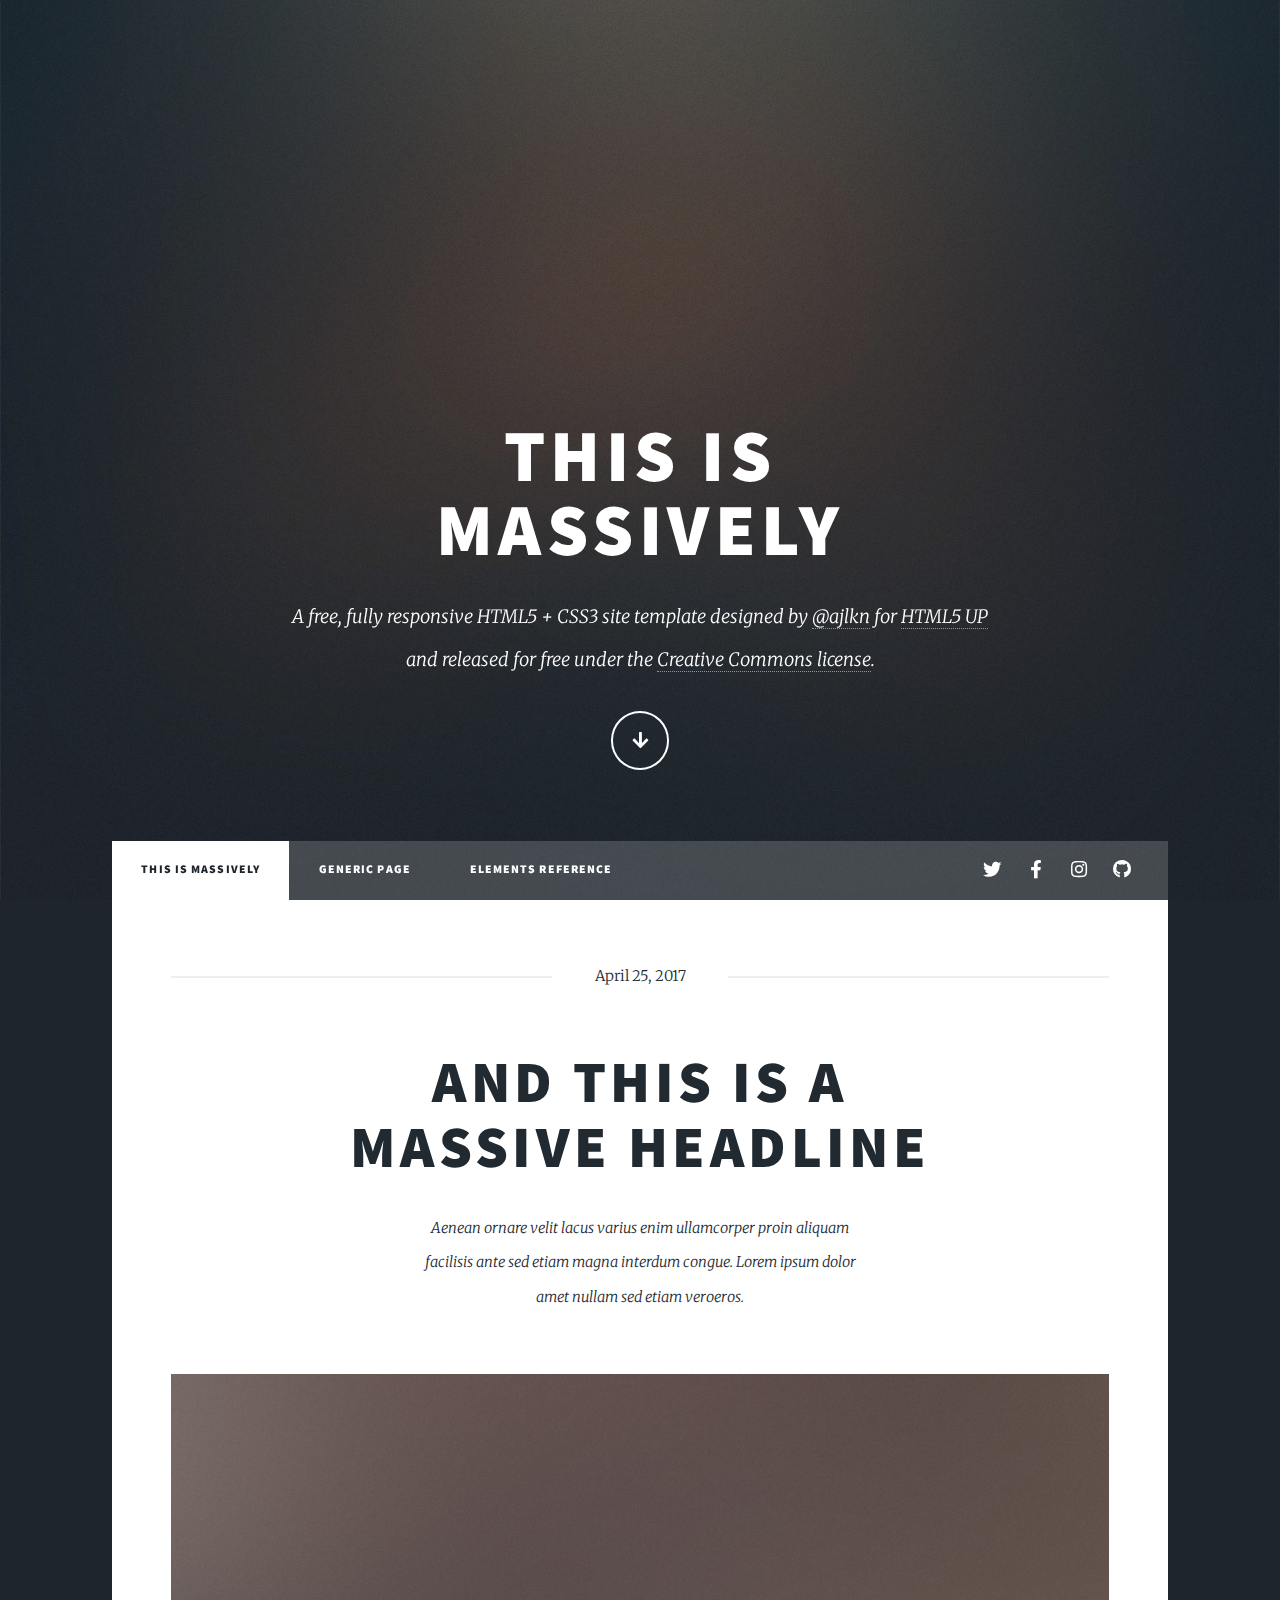
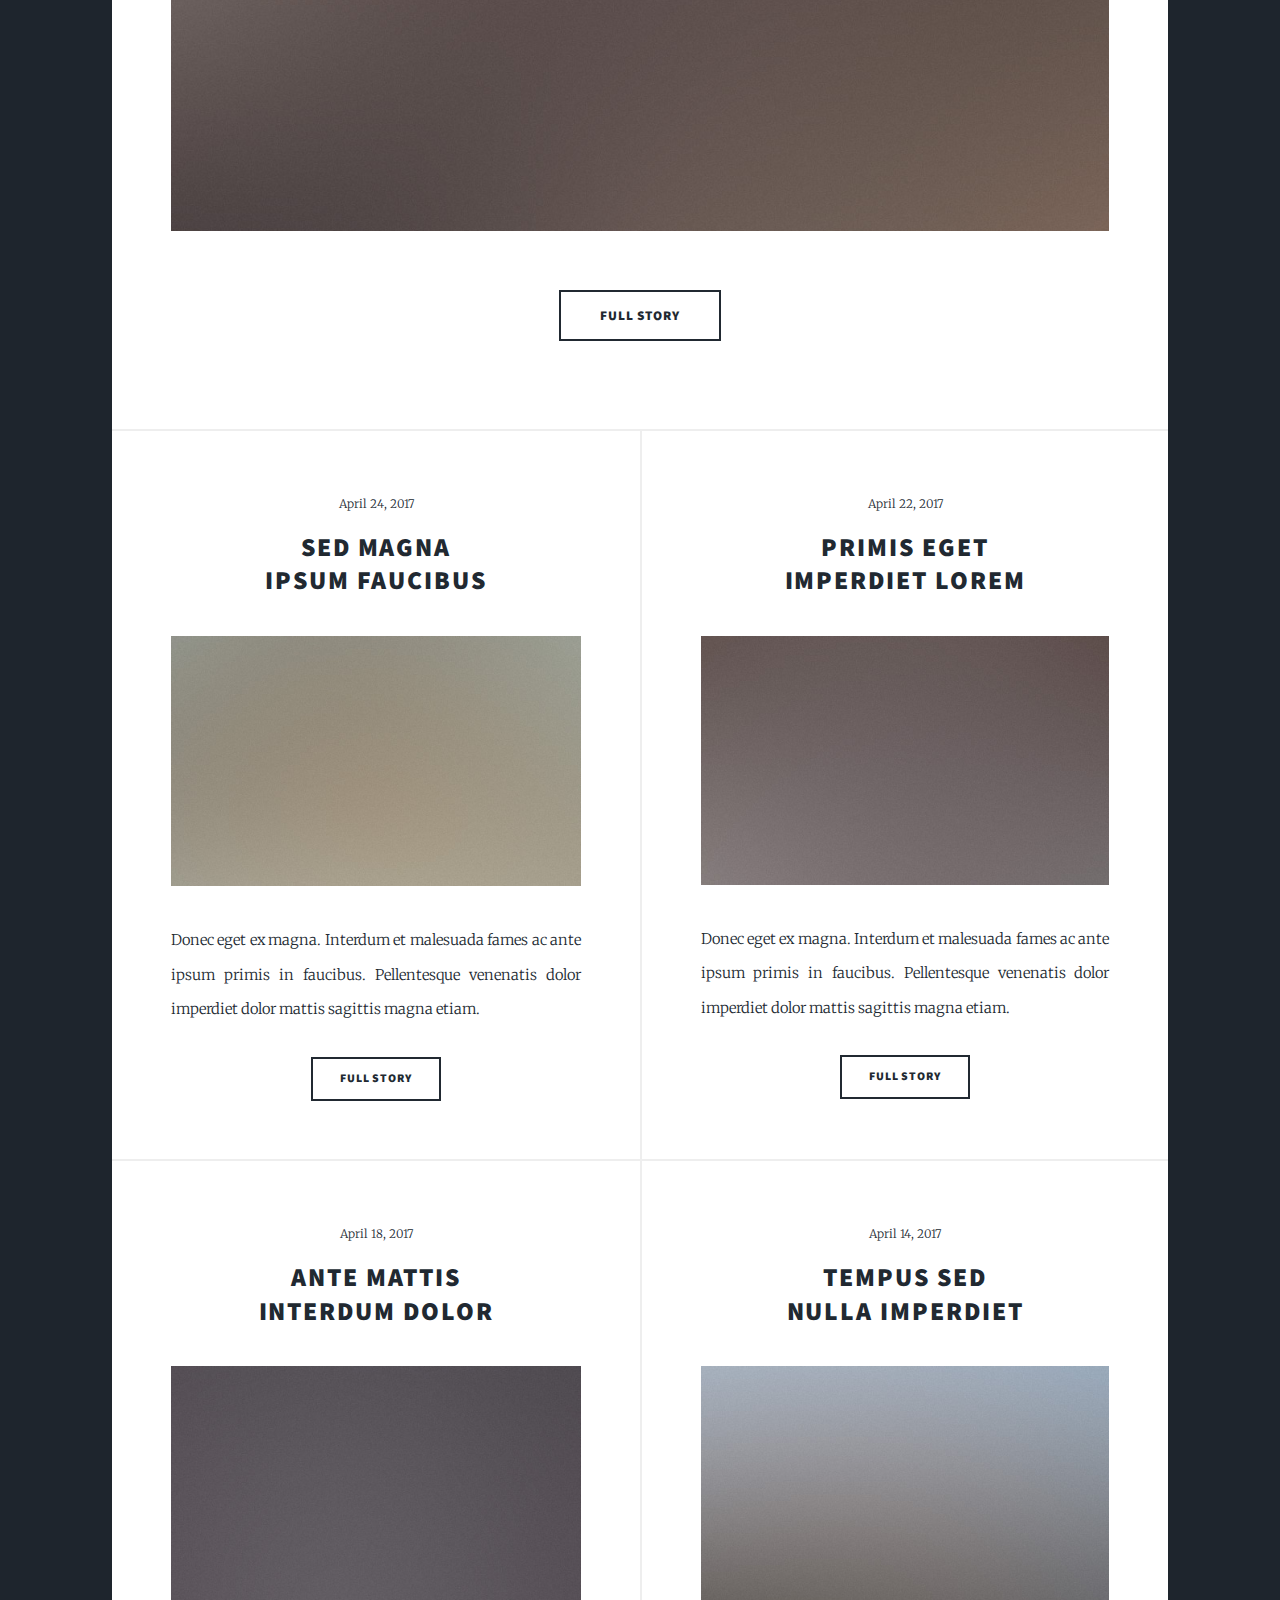
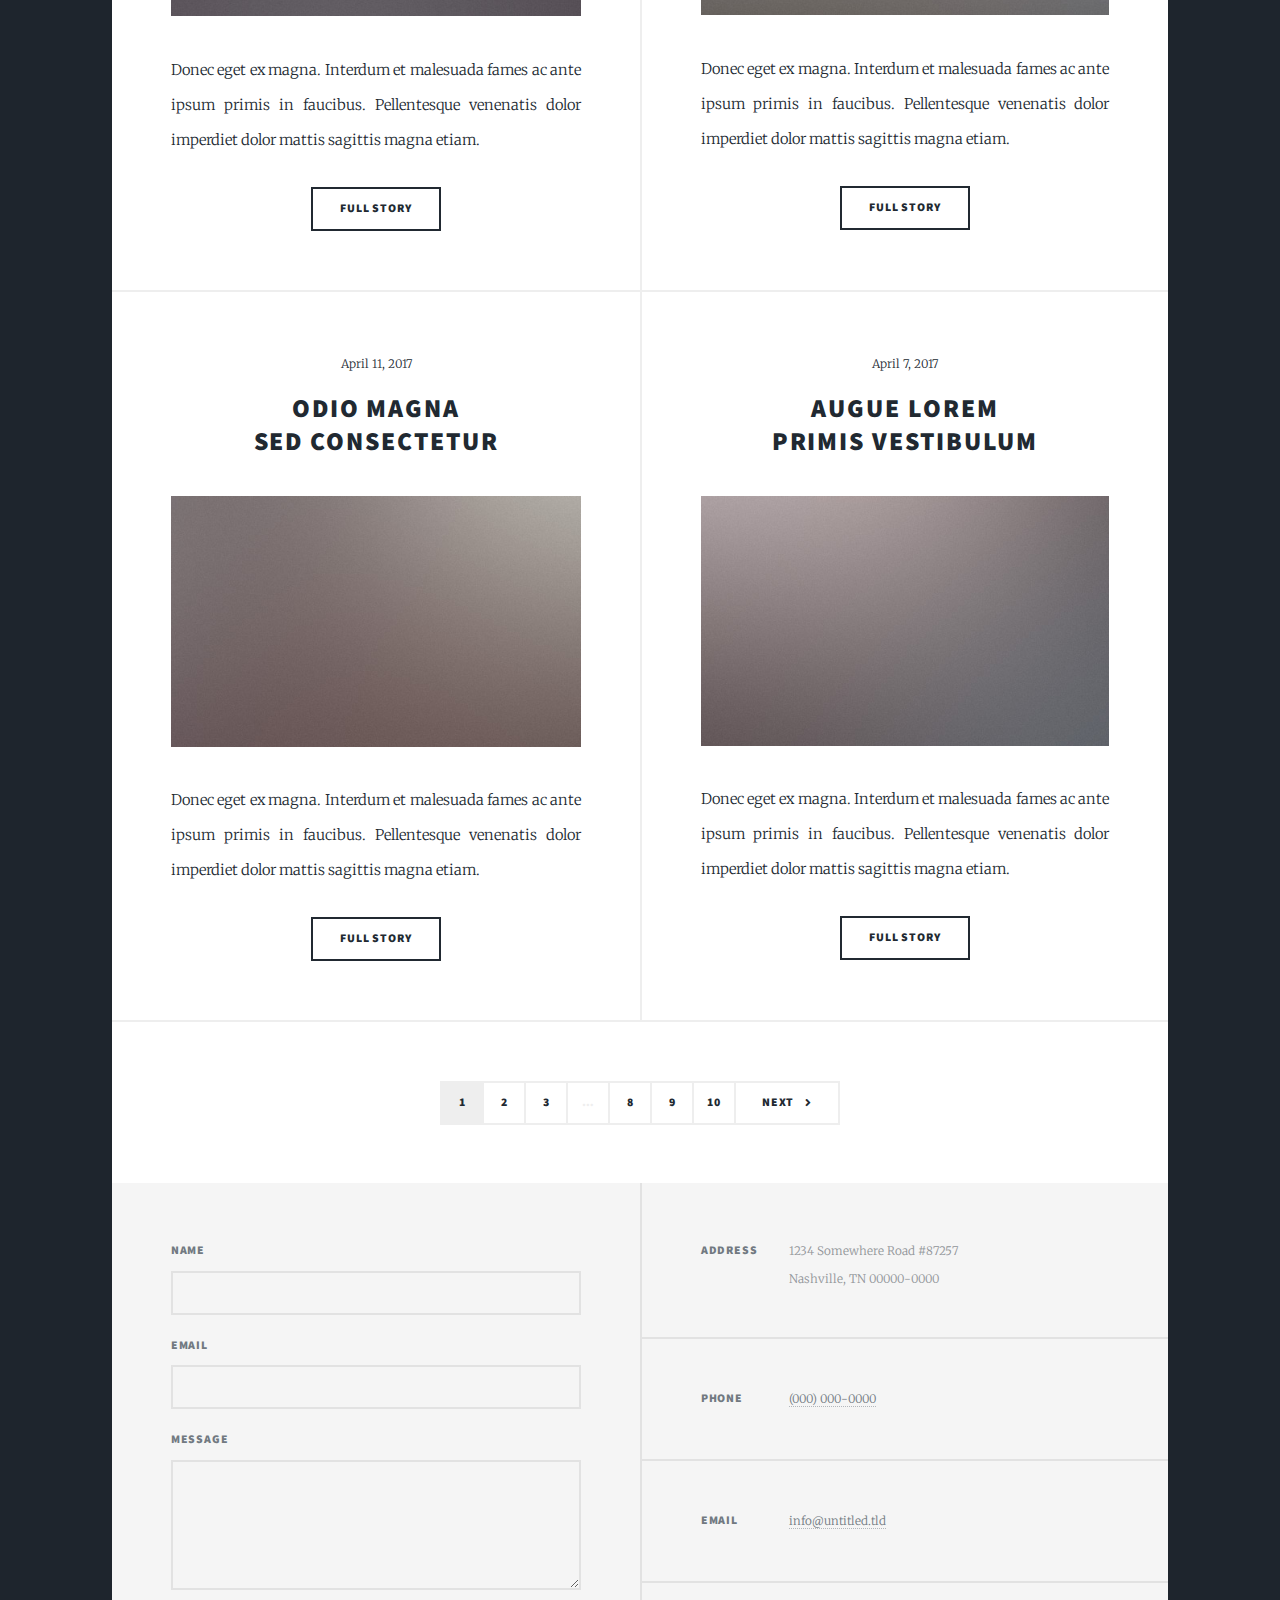
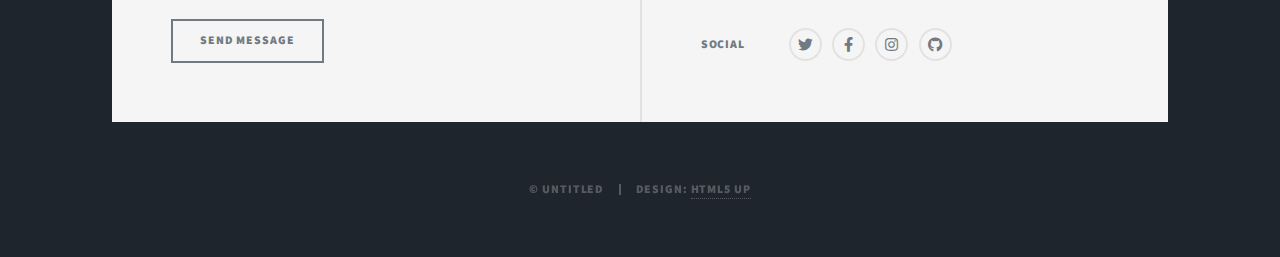
==== index.html @ c6c7d5f4 "New template" ====
<!DOCTYPE HTML>
<!--
	Massively by HTML5 UP
	html5up.net | @ajlkn
	Free for personal and commercial use under the CCA 3.0 license (html5up.net/license)
-->
<html>
	<head>
		<title>Massively by HTML5 UP</title>
		<meta charset="utf-8" />
		<meta name="viewport" content="width=device-width, initial-scale=1, user-scalable=no" />
		<link rel="stylesheet" href="assets/css/main.css" />
		<noscript><link rel="stylesheet" href="assets/css/noscript.css" /></noscript>
	</head>
	<body class="is-preload">

		<!-- Wrapper -->
			<div id="wrapper" class="fade-in">

				<!-- Intro -->
					<div id="intro">
						<h1>This is<br />
						Massively</h1>
						<p>A free, fully responsive HTML5 + CSS3 site template designed by <a href="https://twitter.com/ajlkn">@ajlkn</a> for <a href="https://html5up.net">HTML5 UP</a><br />
						and released for free under the <a href="https://html5up.net/license">Creative Commons license</a>.</p>
						<ul class="actions">
							<li><a href="#header" class="button icon solid solo fa-arrow-down scrolly">Continue</a></li>
						</ul>
					</div>

				<!-- Header -->
					<header id="header">
						<a href="index.html" class="logo">Massively</a>
					</header>

				<!-- Nav -->
					<nav id="nav">
						<ul class="links">
							<li class="active"><a href="index.html">This is Massively</a></li>
							<li><a href="generic.html">Generic Page</a></li>
							<li><a href="elements.html">Elements Reference</a></li>
						</ul>
						<ul class="icons">
							<li><a href="#" class="icon brands fa-twitter"><span class="label">Twitter</span></a></li>
							<li><a href="#" class="icon brands fa-facebook-f"><span class="label">Facebook</span></a></li>
							<li><a href="#" class="icon brands fa-instagram"><span class="label">Instagram</span></a></li>
							<li><a href="#" class="icon brands fa-github"><span class="label">GitHub</span></a></li>
						</ul>
					</nav>

				<!-- Main -->
					<div id="main">

						<!-- Featured Post -->
							<article class="post featured">
								<header class="major">
									<span class="date">April 25, 2017</span>
									<h2><a href="#">And this is a<br />
									massive headline</a></h2>
									<p>Aenean ornare velit lacus varius enim ullamcorper proin aliquam<br />
									facilisis ante sed etiam magna interdum congue. Lorem ipsum dolor<br />
									amet nullam sed etiam veroeros.</p>
								</header>
								<a href="#" class="image main"><img src="images/pic01.jpg" alt="" /></a>
								<ul class="actions special">
									<li><a href="#" class="button large">Full Story</a></li>
								</ul>
							</article>

						<!-- Posts -->
							<section class="posts">
								<article>
									<header>
										<span class="date">April 24, 2017</span>
										<h2><a href="#">Sed magna<br />
										ipsum faucibus</a></h2>
									</header>
									<a href="#" class="image fit"><img src="images/pic02.jpg" alt="" /></a>
									<p>Donec eget ex magna. Interdum et malesuada fames ac ante ipsum primis in faucibus. Pellentesque venenatis dolor imperdiet dolor mattis sagittis magna etiam.</p>
									<ul class="actions special">
										<li><a href="#" class="button">Full Story</a></li>
									</ul>
								</article>
								<article>
									<header>
										<span class="date">April 22, 2017</span>
										<h2><a href="#">Primis eget<br />
										imperdiet lorem</a></h2>
									</header>
									<a href="#" class="image fit"><img src="images/pic03.jpg" alt="" /></a>
									<p>Donec eget ex magna. Interdum et malesuada fames ac ante ipsum primis in faucibus. Pellentesque venenatis dolor imperdiet dolor mattis sagittis magna etiam.</p>
									<ul class="actions special">
										<li><a href="#" class="button">Full Story</a></li>
									</ul>
								</article>
								<article>
									<header>
										<span class="date">April 18, 2017</span>
										<h2><a href="#">Ante mattis<br />
										interdum dolor</a></h2>
									</header>
									<a href="#" class="image fit"><img src="images/pic04.jpg" alt="" /></a>
									<p>Donec eget ex magna. Interdum et malesuada fames ac ante ipsum primis in faucibus. Pellentesque venenatis dolor imperdiet dolor mattis sagittis magna etiam.</p>
									<ul class="actions special">
										<li><a href="#" class="button">Full Story</a></li>
									</ul>
								</article>
								<article>
									<header>
										<span class="date">April 14, 2017</span>
										<h2><a href="#">Tempus sed<br />
										nulla imperdiet</a></h2>
									</header>
									<a href="#" class="image fit"><img src="images/pic05.jpg" alt="" /></a>
									<p>Donec eget ex magna. Interdum et malesuada fames ac ante ipsum primis in faucibus. Pellentesque venenatis dolor imperdiet dolor mattis sagittis magna etiam.</p>
									<ul class="actions special">
										<li><a href="#" class="button">Full Story</a></li>
									</ul>
								</article>
								<article>
									<header>
										<span class="date">April 11, 2017</span>
										<h2><a href="#">Odio magna<br />
										sed consectetur</a></h2>
									</header>
									<a href="#" class="image fit"><img src="images/pic06.jpg" alt="" /></a>
									<p>Donec eget ex magna. Interdum et malesuada fames ac ante ipsum primis in faucibus. Pellentesque venenatis dolor imperdiet dolor mattis sagittis magna etiam.</p>
									<ul class="actions special">
										<li><a href="#" class="button">Full Story</a></li>
									</ul>
								</article>
								<article>
									<header>
										<span class="date">April 7, 2017</span>
										<h2><a href="#">Augue lorem<br />
										primis vestibulum</a></h2>
									</header>
									<a href="#" class="image fit"><img src="images/pic07.jpg" alt="" /></a>
									<p>Donec eget ex magna. Interdum et malesuada fames ac ante ipsum primis in faucibus. Pellentesque venenatis dolor imperdiet dolor mattis sagittis magna etiam.</p>
									<ul class="actions special">
										<li><a href="#" class="button">Full Story</a></li>
									</ul>
								</article>
							</section>

						<!-- Footer -->
							<footer>
								<div class="pagination">
									<!--<a href="#" class="previous">Prev</a>-->
									<a href="#" class="page active">1</a>
									<a href="#" class="page">2</a>
									<a href="#" class="page">3</a>
									<span class="extra">&hellip;</span>
									<a href="#" class="page">8</a>
									<a href="#" class="page">9</a>
									<a href="#" class="page">10</a>
									<a href="#" class="next">Next</a>
								</div>
							</footer>

					</div>

				<!-- Footer -->
					<footer id="footer">
						<section>
							<form method="post" action="#">
								<div class="fields">
									<div class="field">
										<label for="name">Name</label>
										<input type="text" name="name" id="name" />
									</div>
									<div class="field">
										<label for="email">Email</label>
										<input type="text" name="email" id="email" />
									</div>
									<div class="field">
										<label for="message">Message</label>
										<textarea name="message" id="message" rows="3"></textarea>
									</div>
								</div>
								<ul class="actions">
									<li><input type="submit" value="Send Message" /></li>
								</ul>
							</form>
						</section>
						<section class="split contact">
							<section class="alt">
								<h3>Address</h3>
								<p>1234 Somewhere Road #87257<br />
								Nashville, TN 00000-0000</p>
							</section>
							<section>
								<h3>Phone</h3>
								<p><a href="#">(000) 000-0000</a></p>
							</section>
							<section>
								<h3>Email</h3>
								<p><a href="#">info@untitled.tld</a></p>
							</section>
							<section>
								<h3>Social</h3>
								<ul class="icons alt">
									<li><a href="#" class="icon brands alt fa-twitter"><span class="label">Twitter</span></a></li>
									<li><a href="#" class="icon brands alt fa-facebook-f"><span class="label">Facebook</span></a></li>
									<li><a href="#" class="icon brands alt fa-instagram"><span class="label">Instagram</span></a></li>
									<li><a href="#" class="icon brands alt fa-github"><span class="label">GitHub</span></a></li>
								</ul>
							</section>
						</section>
					</footer>

				<!-- Copyright -->
					<div id="copyright">
						<ul><li>&copy; Untitled</li><li>Design: <a href="https://html5up.net">HTML5 UP</a></li></ul>
					</div>

			</div>

		<!-- Scripts -->
			<script src="assets/js/jquery.min.js"></script>
			<script src="assets/js/jquery.scrollex.min.js"></script>
			<script src="assets/js/jquery.scrolly.min.js"></script>
			<script src="assets/js/browser.min.js"></script>
			<script src="assets/js/breakpoints.min.js"></script>
			<script src="assets/js/util.js"></script>
			<script src="assets/js/main.js"></script>

	</body>
</html>
---- assets/css/main.css ----
@import url(fontawesome-all.min.css);
@import url("https://fonts.googleapis.com/css?family=Merriweather:300,700,300italic,700italic|Source+Sans+Pro:900");

/*
	Massively by HTML5 UP
	html5up.net | @ajlkn
	Free for personal and commercial use under the CCA 3.0 license (html5up.net/license)
*/

html, body, div, span, applet, object,
iframe, h1, h2, h3, h4, h5, h6, p, blockquote,
pre, a, abbr, acronym, address, big, cite,
code, del, dfn, em, img, ins, kbd, q, s, samp,
small, strike, strong, sub, sup, tt, var, b,
u, i, center, dl, dt, dd, ol, ul, li, fieldset,
form, label, legend, table, caption, tbody,
tfoot, thead, tr, th, td, article, aside,
canvas, details, embed, figure, figcaption,
footer, header, hgroup, menu, nav, output, ruby,
section, summary, time, mark, audio, video {
	margin: 0;
	padding: 0;
	border: 0;
	font-size: 100%;
	font: inherit;
	vertical-align: baseline;}

article, aside, details, figcaption, figure,
footer, header, hgroup, menu, nav, section {
	display: block;}

body {
	line-height: 1;
}

ol, ul {
	list-style: none;
}

blockquote, q {
	quotes: none;
}

	blockquote:before, blockquote:after, q:before, q:after {
		content: '';
		content: none;
	}

table {
	border-collapse: collapse;
	border-spacing: 0;
}

body {
	-webkit-text-size-adjust: none;
}

mark {
	background-color: transparent;
	color: inherit;
}

input::-moz-focus-inner {
	border: 0;
	padding: 0;
}

input, select, textarea {
	-moz-appearance: none;
	-webkit-appearance: none;
	-ms-appearance: none;
	appearance: none;
}

/* Basic */

	@-ms-viewport {
		width: device-width;
	}

	body {
		-ms-overflow-style: scrollbar;
	}

	@media screen and (max-width: 480px) {

		html, body {
			min-width: 320px;
		}

	}

	html {
		box-sizing: border-box;
	}

	*, *:before, *:after {
		box-sizing: inherit;
	}

	body {
		background-color: #1e252d;
	}

		body.is-preload *, body.is-preload *:before, body.is-preload *:after {
			-moz-animation: none !important;
			-webkit-animation: none !important;
			-ms-animation: none !important;
			animation: none !important;
			-moz-transition: none !important;
			-webkit-transition: none !important;
			-ms-transition: none !important;
			transition: none !important;
		}

/* Type */

	html {
		font-size: 16pt;
	}

		@media screen and (max-width: 1680px) {

			html {
				font-size: 12pt;
			}

		}

		@media screen and (max-width: 1280px) {

			html {
				font-size: 11pt;
			}

		}

		@media screen and (max-width: 360px) {

			html {
				font-size: 10pt;
			}

		}

	body {
		color: #212931;
	}

	body, input, select, textarea {
		font-family: "Merriweather", Georgia, serif;
		font-weight: 300;
		font-size: 1rem;
		line-height: 2.375;
	}

	a {
		-moz-transition: color 0.2s ease-in-out, background-color 0.2s ease-in-out, border-color 0.2s ease-in-out, box-shadow 0.2s ease-in-out;
		-webkit-transition: color 0.2s ease-in-out, background-color 0.2s ease-in-out, border-color 0.2s ease-in-out, box-shadow 0.2s ease-in-out;
		-ms-transition: color 0.2s ease-in-out, background-color 0.2s ease-in-out, border-color 0.2s ease-in-out, box-shadow 0.2s ease-in-out;
		transition: color 0.2s ease-in-out, background-color 0.2s ease-in-out, border-color 0.2s ease-in-out, box-shadow 0.2s ease-in-out;
		border-bottom: dotted 1px;
		text-decoration: none;
	}

		a:hover {
			border-bottom-color: transparent;
		}

	strong, b {
		font-weight: 600;
	}

	em, i {
		font-style: italic;
	}

	p {
		text-align: justify;
		margin: 0 0 2rem 0;
	}

	h1, h2, h3, h4, h5, h6 {
		font-family: "Source Sans Pro", Helvetica, sans-serif;
		font-weight: 900;
		line-height: 1.5;
		letter-spacing: 0.075em;
		text-transform: uppercase;
		margin: 0 0 1rem 0;
	}

		h1 a, h2 a, h3 a, h4 a, h5 a, h6 a {
			border-bottom: 0;
			color: inherit;
			text-decoration: none;
		}

	h1 {
		font-size: 4rem;
		line-height: 1.1;
		margin: 0 0 2rem 0;
	}

	h2 {
		font-size: 1.75rem;
		line-height: 1.3;
		margin: 0 0 1.5rem 0;
	}

	h3 {
		font-size: 1.25rem;
		margin: 0 0 1.5rem 0;
	}

	h4 {
		font-size: 1rem;
	}

	h5 {
		font-size: 0.9rem;
	}

	h6 {
		font-size: 0.8rem;
	}

	sub {
		font-size: 0.8rem;
		position: relative;
		top: 0.5rem;
	}

	sup {
		font-size: 0.8rem;
		position: relative;
		top: -0.5rem;
	}

	blockquote {
		border-left: solid 4px;
		font-style: italic;
		margin: 0 0 2rem 0;
		padding: 0.5rem 0 0.5rem 2rem;
	}

	code {
		border: solid 2px;
		font-family: "Courier New", monospace;
		font-size: 0.9rem;
		margin: 0 0.25rem;
		padding: 0.25rem 0.65rem;
	}

	pre {
		-webkit-overflow-scrolling: touch;
		font-family: "Courier New", monospace;
		font-size: 0.9rem;
		margin: 0 0 2rem 0;
	}

		pre code {
			display: block;
			line-height: 1.75;
			padding: 1rem 1.5rem;
			overflow-x: auto;
		}

	hr {
		border: 0;
		border-bottom: solid 2px;
		margin: 3rem 0;
	}

		hr.major {
			margin: 5rem 0;
		}

	.align-left {
		text-align: left;
	}

	.align-center {
		text-align: center;
	}

	.align-right {
		text-align: right;
	}

	input, select, textarea {
		color: #212931;
	}

	a {
		color: #212931;
		border-bottom-color: rgba(33, 41, 49, 0.5);
	}

		a:hover {
			border-bottom-color: transparent;
			color: #18bfef !important;
		}

	strong, b {
		color: #212931;
	}

	h1, h2, h3, h4, h5, h6 {
		color: #212931;
	}

	blockquote {
		border-left-color: #eeeeee;
	}

	code {
		background: rgba(220, 220, 220, 0.25);
		border-color: #eeeeee;
	}

	hr {
		border-bottom-color: #eeeeee;
	}

/* Row */

	.row {
		display: flex;
		flex-wrap: wrap;
		box-sizing: border-box;
		align-items: stretch;
	}

		.row > * {
			box-sizing: border-box;
		}

		.row.gtr-uniform > * > :last-child {
			margin-bottom: 0;
		}

		.row.aln-left {
			justify-content: flex-start;
		}

		.row.aln-center {
			justify-content: center;
		}

		.row.aln-right {
			justify-content: flex-end;
		}

		.row.aln-top {
			align-items: flex-start;
		}

		.row.aln-middle {
			align-items: center;
		}

		.row.aln-bottom {
			align-items: flex-end;
		}

		.row > .imp {
			order: -1;
		}

		.row > .col-1 {
			width: 8.33333%;
		}

		.row > .off-1 {
			margin-left: 8.33333%;
		}

		.row > .col-2 {
			width: 16.66667%;
		}

		.row > .off-2 {
			margin-left: 16.66667%;
		}

		.row > .col-3 {
			width: 25%;
		}

		.row > .off-3 {
			margin-left: 25%;
		}

		.row > .col-4 {
			width: 33.33333%;
		}

		.row > .off-4 {
			margin-left: 33.33333%;
		}

		.row > .col-5 {
			width: 41.66667%;
		}

		.row > .off-5 {
			margin-left: 41.66667%;
		}

		.row > .col-6 {
			width: 50%;
		}

		.row > .off-6 {
			margin-left: 50%;
		}

		.row > .col-7 {
			width: 58.33333%;
		}

		.row > .off-7 {
			margin-left: 58.33333%;
		}

		.row > .col-8 {
			width: 66.66667%;
		}

		.row > .off-8 {
			margin-left: 66.66667%;
		}

		.row > .col-9 {
			width: 75%;
		}

		.row > .off-9 {
			margin-left: 75%;
		}

		.row > .col-10 {
			width: 83.33333%;
		}

		.row > .off-10 {
			margin-left: 83.33333%;
		}

		.row > .col-11 {
			width: 91.66667%;
		}

		.row > .off-11 {
			margin-left: 91.66667%;
		}

		.row > .col-12 {
			width: 100%;
		}

		.row > .off-12 {
			margin-left: 100%;
		}

		.row.gtr-0 {
			margin-top: 0;
			margin-left: 0rem;
		}

			.row.gtr-0 > * {
				padding: 0 0 0 0rem;
			}

			.row.gtr-0.gtr-uniform {
				margin-top: 0rem;
			}

				.row.gtr-0.gtr-uniform > * {
					padding-top: 0rem;
				}

		.row.gtr-25 {
			margin-top: 0;
			margin-left: -0.375rem;
		}

			.row.gtr-25 > * {
				padding: 0 0 0 0.375rem;
			}

			.row.gtr-25.gtr-uniform {
				margin-top: -0.375rem;
			}

				.row.gtr-25.gtr-uniform > * {
					padding-top: 0.375rem;
				}

		.row.gtr-50 {
			margin-top: 0;
			margin-left: -0.75rem;
		}

			.row.gtr-50 > * {
				padding: 0 0 0 0.75rem;
			}

			.row.gtr-50.gtr-uniform {
				margin-top: -0.75rem;
			}

				.row.gtr-50.gtr-uniform > * {
					padding-top: 0.75rem;
				}

		.row {
			margin-top: 0;
			margin-left: -1.5rem;
		}

			.row > * {
				padding: 0 0 0 1.5rem;
			}

			.row.gtr-uniform {
				margin-top: -1.5rem;
			}

				.row.gtr-uniform > * {
					padding-top: 1.5rem;
				}

		.row.gtr-150 {
			margin-top: 0;
			margin-left: -2.25rem;
		}

			.row.gtr-150 > * {
				padding: 0 0 0 2.25rem;
			}

			.row.gtr-150.gtr-uniform {
				margin-top: -2.25rem;
			}

				.row.gtr-150.gtr-uniform > * {
					padding-top: 2.25rem;
				}

		.row.gtr-200 {
			margin-top: 0;
			margin-left: -3rem;
		}

			.row.gtr-200 > * {
				padding: 0 0 0 3rem;
			}

			.row.gtr-200.gtr-uniform {
				margin-top: -3rem;
			}

				.row.gtr-200.gtr-uniform > * {
					padding-top: 3rem;
				}

		@media screen and (max-width: 1680px) {

			.row {
				display: flex;
				flex-wrap: wrap;
				box-sizing: border-box;
				align-items: stretch;
			}

				.row > * {
					box-sizing: border-box;
				}

				.row.gtr-uniform > * > :last-child {
					margin-bottom: 0;
				}

				.row.aln-left {
					justify-content: flex-start;
				}

				.row.aln-center {
					justify-content: center;
				}

				.row.aln-right {
					justify-content: flex-end;
				}

				.row.aln-top {
					align-items: flex-start;
				}

				.row.aln-middle {
					align-items: center;
				}

				.row.aln-bottom {
					align-items: flex-end;
				}

				.row > .imp-xlarge {
					order: -1;
				}

				.row > .col-1-xlarge {
					width: 8.33333%;
				}

				.row > .off-1-xlarge {
					margin-left: 8.33333%;
				}

				.row > .col-2-xlarge {
					width: 16.66667%;
				}

				.row > .off-2-xlarge {
					margin-left: 16.66667%;
				}

				.row > .col-3-xlarge {
					width: 25%;
				}

				.row > .off-3-xlarge {
					margin-left: 25%;
				}

				.row > .col-4-xlarge {
					width: 33.33333%;
				}

				.row > .off-4-xlarge {
					margin-left: 33.33333%;
				}

				.row > .col-5-xlarge {
					width: 41.66667%;
				}

				.row > .off-5-xlarge {
					margin-left: 41.66667%;
				}

				.row > .col-6-xlarge {
					width: 50%;
				}

				.row > .off-6-xlarge {
					margin-left: 50%;
				}

				.row > .col-7-xlarge {
					width: 58.33333%;
				}

				.row > .off-7-xlarge {
					margin-left: 58.33333%;
				}

				.row > .col-8-xlarge {
					width: 66.66667%;
				}

				.row > .off-8-xlarge {
					margin-left: 66.66667%;
				}

				.row > .col-9-xlarge {
					width: 75%;
				}

				.row > .off-9-xlarge {
					margin-left: 75%;
				}

				.row > .col-10-xlarge {
					width: 83.33333%;
				}

				.row > .off-10-xlarge {
					margin-left: 83.33333%;
				}

				.row > .col-11-xlarge {
					width: 91.66667%;
				}

				.row > .off-11-xlarge {
					margin-left: 91.66667%;
				}

				.row > .col-12-xlarge {
					width: 100%;
				}

				.row > .off-12-xlarge {
					margin-left: 100%;
				}

				.row.gtr-0 {
					margin-top: 0;
					margin-left: 0rem;
				}

					.row.gtr-0 > * {
						padding: 0 0 0 0rem;
					}

					.row.gtr-0.gtr-uniform {
						margin-top: 0rem;
					}

						.row.gtr-0.gtr-uniform > * {
							padding-top: 0rem;
						}

				.row.gtr-25 {
					margin-top: 0;
					margin-left: -0.375rem;
				}

					.row.gtr-25 > * {
						padding: 0 0 0 0.375rem;
					}

					.row.gtr-25.gtr-uniform {
						margin-top: -0.375rem;
					}

						.row.gtr-25.gtr-uniform > * {
							padding-top: 0.375rem;
						}

				.row.gtr-50 {
					margin-top: 0;
					margin-left: -0.75rem;
				}

					.row.gtr-50 > * {
						padding: 0 0 0 0.75rem;
					}

					.row.gtr-50.gtr-uniform {
						margin-top: -0.75rem;
					}

						.row.gtr-50.gtr-uniform > * {
							padding-top: 0.75rem;
						}

				.row {
					margin-top: 0;
					margin-left: -1.5rem;
				}

					.row > * {
						padding: 0 0 0 1.5rem;
					}

					.row.gtr-uniform {
						margin-top: -1.5rem;
					}

						.row.gtr-uniform > * {
							padding-top: 1.5rem;
						}

				.row.gtr-150 {
					margin-top: 0;
					margin-left: -2.25rem;
				}

					.row.gtr-150 > * {
						padding: 0 0 0 2.25rem;
					}

					.row.gtr-150.gtr-uniform {
						margin-top: -2.25rem;
					}

						.row.gtr-150.gtr-uniform > * {
							padding-top: 2.25rem;
						}

				.row.gtr-200 {
					margin-top: 0;
					margin-left: -3rem;
				}

					.row.gtr-200 > * {
						padding: 0 0 0 3rem;
					}

					.row.gtr-200.gtr-uniform {
						margin-top: -3rem;
					}

						.row.gtr-200.gtr-uniform > * {
							padding-top: 3rem;
						}

		}

		@media screen and (max-width: 1280px) {

			.row {
				display: flex;
				flex-wrap: wrap;
				box-sizing: border-box;
				align-items: stretch;
			}

				.row > * {
					box-sizing: border-box;
				}

				.row.gtr-uniform > * > :last-child {
					margin-bottom: 0;
				}

				.row.aln-left {
					justify-content: flex-start;
				}

				.row.aln-center {
					justify-content: center;
				}

				.row.aln-right {
					justify-content: flex-end;
				}

				.row.aln-top {
					align-items: flex-start;
				}

				.row.aln-middle {
					align-items: center;
				}

				.row.aln-bottom {
					align-items: flex-end;
				}

				.row > .imp-large {
					order: -1;
				}

				.row > .col-1-large {
					width: 8.33333%;
				}

				.row > .off-1-large {
					margin-left: 8.33333%;
				}

				.row > .col-2-large {
					width: 16.66667%;
				}

				.row > .off-2-large {
					margin-left: 16.66667%;
				}

				.row > .col-3-large {
					width: 25%;
				}

				.row > .off-3-large {
					margin-left: 25%;
				}

				.row > .col-4-large {
					width: 33.33333%;
				}

				.row > .off-4-large {
					margin-left: 33.33333%;
				}

				.row > .col-5-large {
					width: 41.66667%;
				}

				.row > .off-5-large {
					margin-left: 41.66667%;
				}

				.row > .col-6-large {
					width: 50%;
				}

				.row > .off-6-large {
					margin-left: 50%;
				}

				.row > .col-7-large {
					width: 58.33333%;
				}

				.row > .off-7-large {
					margin-left: 58.33333%;
				}

				.row > .col-8-large {
					width: 66.66667%;
				}

				.row > .off-8-large {
					margin-left: 66.66667%;
				}

				.row > .col-9-large {
					width: 75%;
				}

				.row > .off-9-large {
					margin-left: 75%;
				}

				.row > .col-10-large {
					width: 83.33333%;
				}

				.row > .off-10-large {
					margin-left: 83.33333%;
				}

				.row > .col-11-large {
					width: 91.66667%;
				}

				.row > .off-11-large {
					margin-left: 91.66667%;
				}

				.row > .col-12-large {
					width: 100%;
				}

				.row > .off-12-large {
					margin-left: 100%;
				}

				.row.gtr-0 {
					margin-top: 0;
					margin-left: 0rem;
				}

					.row.gtr-0 > * {
						padding: 0 0 0 0rem;
					}

					.row.gtr-0.gtr-uniform {
						margin-top: 0rem;
					}

						.row.gtr-0.gtr-uniform > * {
							padding-top: 0rem;
						}

				.row.gtr-25 {
					margin-top: 0;
					margin-left: -0.375rem;
				}

					.row.gtr-25 > * {
						padding: 0 0 0 0.375rem;
					}

					.row.gtr-25.gtr-uniform {
						margin-top: -0.375rem;
					}

						.row.gtr-25.gtr-uniform > * {
							padding-top: 0.375rem;
						}

				.row.gtr-50 {
					margin-top: 0;
					margin-left: -0.75rem;
				}

					.row.gtr-50 > * {
						padding: 0 0 0 0.75rem;
					}

					.row.gtr-50.gtr-uniform {
						margin-top: -0.75rem;
					}

						.row.gtr-50.gtr-uniform > * {
							padding-top: 0.75rem;
						}

				.row {
					margin-top: 0;
					margin-left: -1.5rem;
				}

					.row > * {
						padding: 0 0 0 1.5rem;
					}

					.row.gtr-uniform {
						margin-top: -1.5rem;
					}

						.row.gtr-uniform > * {
							padding-top: 1.5rem;
						}

				.row.gtr-150 {
					margin-top: 0;
					margin-left: -2.25rem;
				}

					.row.gtr-150 > * {
						padding: 0 0 0 2.25rem;
					}

					.row.gtr-150.gtr-uniform {
						margin-top: -2.25rem;
					}

						.row.gtr-150.gtr-uniform > * {
							padding-top: 2.25rem;
						}

				.row.gtr-200 {
					margin-top: 0;
					margin-left: -3rem;
				}

					.row.gtr-200 > * {
						padding: 0 0 0 3rem;
					}

					.row.gtr-200.gtr-uniform {
						margin-top: -3rem;
					}

						.row.gtr-200.gtr-uniform > * {
							padding-top: 3rem;
						}

		}

		@media screen and (max-width: 980px) {

			.row {
				display: flex;
				flex-wrap: wrap;
				box-sizing: border-box;
				align-items: stretch;
			}

				.row > * {
					box-sizing: border-box;
				}

				.row.gtr-uniform > * > :last-child {
					margin-bottom: 0;
				}

				.row.aln-left {
					justify-content: flex-start;
				}

				.row.aln-center {
					justify-content: center;
				}

				.row.aln-right {
					justify-content: flex-end;
				}

				.row.aln-top {
					align-items: flex-start;
				}

				.row.aln-middle {
					align-items: center;
				}

				.row.aln-bottom {
					align-items: flex-end;
				}

				.row > .imp-medium {
					order: -1;
				}

				.row > .col-1-medium {
					width: 8.33333%;
				}

				.row > .off-1-medium {
					margin-left: 8.33333%;
				}

				.row > .col-2-medium {
					width: 16.66667%;
				}

				.row > .off-2-medium {
					margin-left: 16.66667%;
				}

				.row > .col-3-medium {
					width: 25%;
				}

				.row > .off-3-medium {
					margin-left: 25%;
				}

				.row > .col-4-medium {
					width: 33.33333%;
				}

				.row > .off-4-medium {
					margin-left: 33.33333%;
				}

				.row > .col-5-medium {
					width: 41.66667%;
				}

				.row > .off-5-medium {
					margin-left: 41.66667%;
				}

				.row > .col-6-medium {
					width: 50%;
				}

				.row > .off-6-medium {
					margin-left: 50%;
				}

				.row > .col-7-medium {
					width: 58.33333%;
				}

				.row > .off-7-medium {
					margin-left: 58.33333%;
				}

				.row > .col-8-medium {
					width: 66.66667%;
				}

				.row > .off-8-medium {
					margin-left: 66.66667%;
				}

				.row > .col-9-medium {
					width: 75%;
				}

				.row > .off-9-medium {
					margin-left: 75%;
				}

				.row > .col-10-medium {
					width: 83.33333%;
				}

				.row > .off-10-medium {
					margin-left: 83.33333%;
				}

				.row > .col-11-medium {
					width: 91.66667%;
				}

				.row > .off-11-medium {
					margin-left: 91.66667%;
				}

				.row > .col-12-medium {
					width: 100%;
				}

				.row > .off-12-medium {
					margin-left: 100%;
				}

				.row.gtr-0 {
					margin-top: 0;
					margin-left: 0rem;
				}

					.row.gtr-0 > * {
						padding: 0 0 0 0rem;
					}

					.row.gtr-0.gtr-uniform {
						margin-top: 0rem;
					}

						.row.gtr-0.gtr-uniform > * {
							padding-top: 0rem;
						}

				.row.gtr-25 {
					margin-top: 0;
					margin-left: -0.375rem;
				}

					.row.gtr-25 > * {
						padding: 0 0 0 0.375rem;
					}

					.row.gtr-25.gtr-uniform {
						margin-top: -0.375rem;
					}

						.row.gtr-25.gtr-uniform > * {
							padding-top: 0.375rem;
						}

				.row.gtr-50 {
					margin-top: 0;
					margin-left: -0.75rem;
				}

					.row.gtr-50 > * {
						padding: 0 0 0 0.75rem;
					}

					.row.gtr-50.gtr-uniform {
						margin-top: -0.75rem;
					}

						.row.gtr-50.gtr-uniform > * {
							padding-top: 0.75rem;
						}

				.row {
					margin-top: 0;
					margin-left: -1.5rem;
				}

					.row > * {
						padding: 0 0 0 1.5rem;
					}

					.row.gtr-uniform {
						margin-top: -1.5rem;
					}

						.row.gtr-uniform > * {
							padding-top: 1.5rem;
						}

				.row.gtr-150 {
					margin-top: 0;
					margin-left: -2.25rem;
				}

					.row.gtr-150 > * {
						padding: 0 0 0 2.25rem;
					}

					.row.gtr-150.gtr-uniform {
						margin-top: -2.25rem;
					}

						.row.gtr-150.gtr-uniform > * {
							padding-top: 2.25rem;
						}

				.row.gtr-200 {
					margin-top: 0;
					margin-left: -3rem;
				}

					.row.gtr-200 > * {
						padding: 0 0 0 3rem;
					}

					.row.gtr-200.gtr-uniform {
						margin-top: -3rem;
					}

						.row.gtr-200.gtr-uniform > * {
							padding-top: 3rem;
						}

		}

		@media screen and (max-width: 736px) {

			.row {
				display: flex;
				flex-wrap: wrap;
				box-sizing: border-box;
				align-items: stretch;
			}

				.row > * {
					box-sizing: border-box;
				}

				.row.gtr-uniform > * > :last-child {
					margin-bottom: 0;
				}

				.row.aln-left {
					justify-content: flex-start;
				}

				.row.aln-center {
					justify-content: center;
				}

				.row.aln-right {
					justify-content: flex-end;
				}

				.row.aln-top {
					align-items: flex-start;
				}

				.row.aln-middle {
					align-items: center;
				}

				.row.aln-bottom {
					align-items: flex-end;
				}

				.row > .imp-small {
					order: -1;
				}

				.row > .col-1-small {
					width: 8.33333%;
				}

				.row > .off-1-small {
					margin-left: 8.33333%;
				}

				.row > .col-2-small {
					width: 16.66667%;
				}

				.row > .off-2-small {
					margin-left: 16.66667%;
				}

				.row > .col-3-small {
					width: 25%;
				}

				.row > .off-3-small {
					margin-left: 25%;
				}

				.row > .col-4-small {
					width: 33.33333%;
				}

				.row > .off-4-small {
					margin-left: 33.33333%;
				}

				.row > .col-5-small {
					width: 41.66667%;
				}

				.row > .off-5-small {
					margin-left: 41.66667%;
				}

				.row > .col-6-small {
					width: 50%;
				}

				.row > .off-6-small {
					margin-left: 50%;
				}

				.row > .col-7-small {
					width: 58.33333%;
				}

				.row > .off-7-small {
					margin-left: 58.33333%;
				}

				.row > .col-8-small {
					width: 66.66667%;
				}

				.row > .off-8-small {
					margin-left: 66.66667%;
				}

				.row > .col-9-small {
					width: 75%;
				}

				.row > .off-9-small {
					margin-left: 75%;
				}

				.row > .col-10-small {
					width: 83.33333%;
				}

				.row > .off-10-small {
					margin-left: 83.33333%;
				}

				.row > .col-11-small {
					width: 91.66667%;
				}

				.row > .off-11-small {
					margin-left: 91.66667%;
				}

				.row > .col-12-small {
					width: 100%;
				}

				.row > .off-12-small {
					margin-left: 100%;
				}

				.row.gtr-0 {
					margin-top: 0;
					margin-left: 0rem;
				}

					.row.gtr-0 > * {
						padding: 0 0 0 0rem;
					}

					.row.gtr-0.gtr-uniform {
						margin-top: 0rem;
					}

						.row.gtr-0.gtr-uniform > * {
							padding-top: 0rem;
						}

				.row.gtr-25 {
					margin-top: 0;
					margin-left: -0.375rem;
				}

					.row.gtr-25 > * {
						padding: 0 0 0 0.375rem;
					}

					.row.gtr-25.gtr-uniform {
						margin-top: -0.375rem;
					}

						.row.gtr-25.gtr-uniform > * {
							padding-top: 0.375rem;
						}

				.row.gtr-50 {
					margin-top: 0;
					margin-left: -0.75rem;
				}

					.row.gtr-50 > * {
						padding: 0 0 0 0.75rem;
					}

					.row.gtr-50.gtr-uniform {
						margin-top: -0.75rem;
					}

						.row.gtr-50.gtr-uniform > * {
							padding-top: 0.75rem;
						}

				.row {
					margin-top: 0;
					margin-left: -1.5rem;
				}

					.row > * {
						padding: 0 0 0 1.5rem;
					}

					.row.gtr-uniform {
						margin-top: -1.5rem;
					}

						.row.gtr-uniform > * {
							padding-top: 1.5rem;
						}

				.row.gtr-150 {
					margin-top: 0;
					margin-left: -2.25rem;
				}

					.row.gtr-150 > * {
						padding: 0 0 0 2.25rem;
					}

					.row.gtr-150.gtr-uniform {
						margin-top: -2.25rem;
					}

						.row.gtr-150.gtr-uniform > * {
							padding-top: 2.25rem;
						}

				.row.gtr-200 {
					margin-top: 0;
					margin-left: -3rem;
				}

					.row.gtr-200 > * {
						padding: 0 0 0 3rem;
					}

					.row.gtr-200.gtr-uniform {
						margin-top: -3rem;
					}

						.row.gtr-200.gtr-uniform > * {
							padding-top: 3rem;
						}

		}

		@media screen and (max-width: 480px) {

			.row {
				display: flex;
				flex-wrap: wrap;
				box-sizing: border-box;
				align-items: stretch;
			}

				.row > * {
					box-sizing: border-box;
				}

				.row.gtr-uniform > * > :last-child {
					margin-bottom: 0;
				}

				.row.aln-left {
					justify-content: flex-start;
				}

				.row.aln-center {
					justify-content: center;
				}

				.row.aln-right {
					justify-content: flex-end;
				}

				.row.aln-top {
					align-items: flex-start;
				}

				.row.aln-middle {
					align-items: center;
				}

				.row.aln-bottom {
					align-items: flex-end;
				}

				.row > .imp-xsmall {
					order: -1;
				}

				.row > .col-1-xsmall {
					width: 8.33333%;
				}

				.row > .off-1-xsmall {
					margin-left: 8.33333%;
				}

				.row > .col-2-xsmall {
					width: 16.66667%;
				}

				.row > .off-2-xsmall {
					margin-left: 16.66667%;
				}

				.row > .col-3-xsmall {
					width: 25%;
				}

				.row > .off-3-xsmall {
					margin-left: 25%;
				}

				.row > .col-4-xsmall {
					width: 33.33333%;
				}

				.row > .off-4-xsmall {
					margin-left: 33.33333%;
				}

				.row > .col-5-xsmall {
					width: 41.66667%;
				}

				.row > .off-5-xsmall {
					margin-left: 41.66667%;
				}

				.row > .col-6-xsmall {
					width: 50%;
				}

				.row > .off-6-xsmall {
					margin-left: 50%;
				}

				.row > .col-7-xsmall {
					width: 58.33333%;
				}

				.row > .off-7-xsmall {
					margin-left: 58.33333%;
				}

				.row > .col-8-xsmall {
					width: 66.66667%;
				}

				.row > .off-8-xsmall {
					margin-left: 66.66667%;
				}

				.row > .col-9-xsmall {
					width: 75%;
				}

				.row > .off-9-xsmall {
					margin-left: 75%;
				}

				.row > .col-10-xsmall {
					width: 83.33333%;
				}

				.row > .off-10-xsmall {
					margin-left: 83.33333%;
				}

				.row > .col-11-xsmall {
					width: 91.66667%;
				}

				.row > .off-11-xsmall {
					margin-left: 91.66667%;
				}

				.row > .col-12-xsmall {
					width: 100%;
				}

				.row > .off-12-xsmall {
					margin-left: 100%;
				}

				.row.gtr-0 {
					margin-top: 0;
					margin-left: 0rem;
				}

					.row.gtr-0 > * {
						padding: 0 0 0 0rem;
					}

					.row.gtr-0.gtr-uniform {
						margin-top: 0rem;
					}

						.row.gtr-0.gtr-uniform > * {
							padding-top: 0rem;
						}

				.row.gtr-25 {
					margin-top: 0;
					margin-left: -0.375rem;
				}

					.row.gtr-25 > * {
						padding: 0 0 0 0.375rem;
					}

					.row.gtr-25.gtr-uniform {
						margin-top: -0.375rem;
					}

						.row.gtr-25.gtr-uniform > * {
							padding-top: 0.375rem;
						}

				.row.gtr-50 {
					margin-top: 0;
					margin-left: -0.75rem;
				}

					.row.gtr-50 > * {
						padding: 0 0 0 0.75rem;
					}

					.row.gtr-50.gtr-uniform {
						margin-top: -0.75rem;
					}

						.row.gtr-50.gtr-uniform > * {
							padding-top: 0.75rem;
						}

				.row {
					margin-top: 0;
					margin-left: -1.5rem;
				}

					.row > * {
						padding: 0 0 0 1.5rem;
					}

					.row.gtr-uniform {
						margin-top: -1.5rem;
					}

						.row.gtr-uniform > * {
							padding-top: 1.5rem;
						}

				.row.gtr-150 {
					margin-top: 0;
					margin-left: -2.25rem;
				}

					.row.gtr-150 > * {
						padding: 0 0 0 2.25rem;
					}

					.row.gtr-150.gtr-uniform {
						margin-top: -2.25rem;
					}

						.row.gtr-150.gtr-uniform > * {
							padding-top: 2.25rem;
						}

				.row.gtr-200 {
					margin-top: 0;
					margin-left: -3rem;
				}

					.row.gtr-200 > * {
						padding: 0 0 0 3rem;
					}

					.row.gtr-200.gtr-uniform {
						margin-top: -3rem;
					}

						.row.gtr-200.gtr-uniform > * {
							padding-top: 3rem;
						}

		}

		@media screen and (max-width: 360px) {

			.row {
				display: flex;
				flex-wrap: wrap;
				box-sizing: border-box;
				align-items: stretch;
			}

				.row > * {
					box-sizing: border-box;
				}

				.row.gtr-uniform > * > :last-child {
					margin-bottom: 0;
				}

				.row.aln-left {
					justify-content: flex-start;
				}

				.row.aln-center {
					justify-content: center;
				}

				.row.aln-right {
					justify-content: flex-end;
				}

				.row.aln-top {
					align-items: flex-start;
				}

				.row.aln-middle {
					align-items: center;
				}

				.row.aln-bottom {
					align-items: flex-end;
				}

				.row > .imp-xxsmall {
					order: -1;
				}

				.row > .col-1-xxsmall {
					width: 8.33333%;
				}

				.row > .off-1-xxsmall {
					margin-left: 8.33333%;
				}

				.row > .col-2-xxsmall {
					width: 16.66667%;
				}

				.row > .off-2-xxsmall {
					margin-left: 16.66667%;
				}

				.row > .col-3-xxsmall {
					width: 25%;
				}

				.row > .off-3-xxsmall {
					margin-left: 25%;
				}

				.row > .col-4-xxsmall {
					width: 33.33333%;
				}

				.row > .off-4-xxsmall {
					margin-left: 33.33333%;
				}

				.row > .col-5-xxsmall {
					width: 41.66667%;
				}

				.row > .off-5-xxsmall {
					margin-left: 41.66667%;
				}

				.row > .col-6-xxsmall {
					width: 50%;
				}

				.row > .off-6-xxsmall {
					margin-left: 50%;
				}

				.row > .col-7-xxsmall {
					width: 58.33333%;
				}

				.row > .off-7-xxsmall {
					margin-left: 58.33333%;
				}

				.row > .col-8-xxsmall {
					width: 66.66667%;
				}

				.row > .off-8-xxsmall {
					margin-left: 66.66667%;
				}

				.row > .col-9-xxsmall {
					width: 75%;
				}

				.row > .off-9-xxsmall {
					margin-left: 75%;
				}

				.row > .col-10-xxsmall {
					width: 83.33333%;
				}

				.row > .off-10-xxsmall {
					margin-left: 83.33333%;
				}

				.row > .col-11-xxsmall {
					width: 91.66667%;
				}

				.row > .off-11-xxsmall {
					margin-left: 91.66667%;
				}

				.row > .col-12-xxsmall {
					width: 100%;
				}

				.row > .off-12-xxsmall {
					margin-left: 100%;
				}

				.row.gtr-0 {
					margin-top: 0;
					margin-left: 0rem;
				}

					.row.gtr-0 > * {
						padding: 0 0 0 0rem;
					}

					.row.gtr-0.gtr-uniform {
						margin-top: 0rem;
					}

						.row.gtr-0.gtr-uniform > * {
							padding-top: 0rem;
						}

				.row.gtr-25 {
					margin-top: 0;
					margin-left: -0.375rem;
				}

					.row.gtr-25 > * {
						padding: 0 0 0 0.375rem;
					}

					.row.gtr-25.gtr-uniform {
						margin-top: -0.375rem;
					}

						.row.gtr-25.gtr-uniform > * {
							padding-top: 0.375rem;
						}

				.row.gtr-50 {
					margin-top: 0;
					margin-left: -0.75rem;
				}

					.row.gtr-50 > * {
						padding: 0 0 0 0.75rem;
					}

					.row.gtr-50.gtr-uniform {
						margin-top: -0.75rem;
					}

						.row.gtr-50.gtr-uniform > * {
							padding-top: 0.75rem;
						}

				.row {
					margin-top: 0;
					margin-left: -1.5rem;
				}

					.row > * {
						padding: 0 0 0 1.5rem;
					}

					.row.gtr-uniform {
						margin-top: -1.5rem;
					}

						.row.gtr-uniform > * {
							padding-top: 1.5rem;
						}

				.row.gtr-150 {
					margin-top: 0;
					margin-left: -2.25rem;
				}

					.row.gtr-150 > * {
						padding: 0 0 0 2.25rem;
					}

					.row.gtr-150.gtr-uniform {
						margin-top: -2.25rem;
					}

						.row.gtr-150.gtr-uniform > * {
							padding-top: 2.25rem;
						}

				.row.gtr-200 {
					margin-top: 0;
					margin-left: -3rem;
				}

					.row.gtr-200 > * {
						padding: 0 0 0 3rem;
					}

					.row.gtr-200.gtr-uniform {
						margin-top: -3rem;
					}

						.row.gtr-200.gtr-uniform > * {
							padding-top: 3rem;
						}

		}

/* Box */

	.box {
		border: solid 2px;
		margin-bottom: 2rem;
		padding: 1.5rem;
	}

		.box > :last-child,
		.box > :last-child > :last-child,
		.box > :last-child > :last-child > :last-child {
			margin-bottom: 0;
		}

		.box.alt {
			border: 0;
			border-radius: 0;
			padding: 0;
		}

	.box {
		border-color: #eeeeee;
	}

/* Button */

	input[type="submit"],
	input[type="reset"],
	input[type="button"],
	button,
	.button {
		-moz-appearance: none;
		-webkit-appearance: none;
		-ms-appearance: none;
		appearance: none;
		-moz-transition: background-color 0.2s ease-in-out, box-shadow 0.2s ease-in-out, color 0.2s ease-in-out;
		-webkit-transition: background-color 0.2s ease-in-out, box-shadow 0.2s ease-in-out, color 0.2s ease-in-out;
		-ms-transition: background-color 0.2s ease-in-out, box-shadow 0.2s ease-in-out, color 0.2s ease-in-out;
		transition: background-color 0.2s ease-in-out, box-shadow 0.2s ease-in-out, color 0.2s ease-in-out;
		border: 0;
		border-radius: 0;
		cursor: pointer;
		display: inline-block;
		font-family: "Source Sans Pro", Helvetica, sans-serif;
		font-size: 0.8rem;
		font-weight: 900;
		letter-spacing: 0.075em;
		height: 3rem;
		line-height: 3rem;
		padding: 0 2rem;
		text-align: center;
		text-decoration: none;
		text-transform: uppercase;
		white-space: nowrap;
	}

		input[type="submit"].icon:before,
		input[type="reset"].icon:before,
		input[type="button"].icon:before,
		button.icon:before,
		.button.icon:before {
			margin-right: 0.5rem;
		}

		input[type="submit"].icon.solo,
		input[type="reset"].icon.solo,
		input[type="button"].icon.solo,
		button.icon.solo,
		.button.icon.solo {
			position: relative;
			width: 4rem;
			height: 4rem;
			line-height: 4rem;
			border-radius: 4rem;
			text-indent: 4rem;
			overflow: hidden;
			padding: 0;
			white-space: nowrap;
		}

			input[type="submit"].icon.solo:before,
			input[type="reset"].icon.solo:before,
			input[type="button"].icon.solo:before,
			button.icon.solo:before,
			.button.icon.solo:before {
				position: absolute;
				display: block;
				top: 0;
				left: 0;
				width: inherit;
				height: inherit;
				line-height: inherit;
				font-size: 1.25rem;
				margin-right: 0;
				text-align: center;
				text-indent: 0;
			}

		input[type="submit"].fit,
		input[type="reset"].fit,
		input[type="button"].fit,
		button.fit,
		.button.fit {
			width: 100%;
		}

		input[type="submit"].small,
		input[type="reset"].small,
		input[type="button"].small,
		button.small,
		.button.small {
			font-size: 0.7rem;
			height: 2.5rem;
			line-height: 2.5rem;
			padding: 0 1.5rem;
		}

		input[type="submit"].large,
		input[type="reset"].large,
		input[type="button"].large,
		button.large,
		.button.large {
			font-size: 0.9rem;
			height: 3.5rem;
			line-height: 3.5rem;
			padding: 0 2.75rem;
		}

		@media screen and (max-width: 980px) {

			input[type="submit"],
			input[type="reset"],
			input[type="button"],
			button,
			.button {
				font-size: 0.9rem;
				height: 3.25rem;
				line-height: 3.25rem;
			}

				input[type="submit"].large,
				input[type="reset"].large,
				input[type="button"].large,
				button.large,
				.button.large {
					font-size: 1rem;
					height: 3.75rem;
					line-height: 3.75rem;
				}

		}

		input[type="submit"].disabled, input[type="submit"]:disabled,
		input[type="reset"].disabled,
		input[type="reset"]:disabled,
		input[type="button"].disabled,
		input[type="button"]:disabled,
		button.disabled,
		button:disabled,
		.button.disabled,
		.button:disabled {
			pointer-events: none;
			opacity: 0.25;
		}

	input[type="submit"],
	input[type="reset"],
	input[type="button"],
	button,
	.button {
		background-color: transparent;
		box-shadow: inset 0 0 0 2px #212931;
		color: #212931 !important;
	}

		input[type="submit"]:hover,
		input[type="reset"]:hover,
		input[type="button"]:hover,
		button:hover,
		.button:hover {
			box-shadow: inset 0 0 0 2px #18bfef;
			color: #18bfef !important;
		}

		input[type="submit"].primary,
		input[type="reset"].primary,
		input[type="button"].primary,
		button.primary,
		.button.primary {
			background-color: #212931;
			box-shadow: none;
			color: #ffffff !important;
		}

			input[type="submit"].primary:hover,
			input[type="reset"].primary:hover,
			input[type="button"].primary:hover,
			button.primary:hover,
			.button.primary:hover {
				background-color: #18bfef;
			}

/* Form */

	form {
		margin: 0 0 2rem 0;
	}

		form > :last-child {
			margin-bottom: 0;
		}

		form > .fields {
			display: -moz-flex;
			display: -webkit-flex;
			display: -ms-flex;
			display: flex;
			-moz-flex-wrap: wrap;
			-webkit-flex-wrap: wrap;
			-ms-flex-wrap: wrap;
			flex-wrap: wrap;
			width: calc(100% + 3rem);
			margin: -1.5rem 0 2rem -1.5rem;
		}

			form > .fields > .field {
				-moz-flex-grow: 0;
				-webkit-flex-grow: 0;
				-ms-flex-grow: 0;
				flex-grow: 0;
				-moz-flex-shrink: 0;
				-webkit-flex-shrink: 0;
				-ms-flex-shrink: 0;
				flex-shrink: 0;
				padding: 1.5rem 0 0 1.5rem;
				width: calc(100% - 1.5rem);
			}

				form > .fields > .field.half {
					width: calc(50% - 0.75rem);
				}

				form > .fields > .field.third {
					width: calc(100%/3 - 0.5rem);
				}

				form > .fields > .field.quarter {
					width: calc(25% - 0.375rem);
				}

		@media screen and (max-width: 480px) {

			form > .fields {
				width: calc(100% + 3rem);
				margin: -1.5rem 0 2rem -1.5rem;
			}

				form > .fields > .field {
					padding: 1.5rem 0 0 1.5rem;
					width: calc(100% - 1.5rem);
				}

					form > .fields > .field.half {
						width: calc(100% - 1.5rem);
					}

					form > .fields > .field.third {
						width: calc(100% - 1.5rem);
					}

					form > .fields > .field.quarter {
						width: calc(100% - 1.5rem);
					}

		}

	label {
		display: block;
		font-family: "Source Sans Pro", Helvetica, sans-serif;
		font-weight: 900;
		line-height: 1.5;
		letter-spacing: 0.075em;
		font-size: 0.8rem;
		text-transform: uppercase;
		margin: 0 0 0.75rem 0;
	}

		@media screen and (max-width: 980px) {

			label {
				font-size: 0.9rem;
			}

		}

	input[type="text"],
	input[type="password"],
	input[type="email"],
	select,
	textarea {
		-moz-appearance: none;
		-webkit-appearance: none;
		-ms-appearance: none;
		appearance: none;
		background: transparent;
		border-radius: 0;
		border: solid 2px;
		color: inherit;
		display: block;
		outline: 0;
		padding: 0 1rem;
		text-decoration: none;
		width: 100%;
	}

		input[type="text"]:invalid,
		input[type="password"]:invalid,
		input[type="email"]:invalid,
		select:invalid,
		textarea:invalid {
			box-shadow: none;
		}

	select {
		background-size: 1.25rem;
		background-repeat: no-repeat;
		background-position: calc(100% - 1rem) center;
		height: 3rem;
		padding-right: 3rem;
		text-overflow: ellipsis;
	}

		select:focus::-ms-value {
			background-color: transparent;
		}

		select::-ms-expand {
			display: none;
		}

	input[type="text"],
	input[type="password"],
	input[type="email"],
	select {
		height: 3rem;
	}

	textarea {
		padding: 0.75rem 1rem;
	}

	input[type="checkbox"],
	input[type="radio"] {
		-moz-appearance: none;
		-webkit-appearance: none;
		-ms-appearance: none;
		appearance: none;
		display: block;
		float: left;
		margin-right: -2rem;
		opacity: 0;
		width: 1rem;
		z-index: -1;
	}

		input[type="checkbox"] + label,
		input[type="radio"] + label {
			text-decoration: none;
			cursor: pointer;
			display: inline-block;
			font-size: 1rem;
			letter-spacing: 0;
			font-family: "Merriweather", Georgia, serif;
			text-transform: none;
			font-weight: 300;
			padding-left: 2.8rem;
			padding-right: 1rem;
			position: relative;
		}

			input[type="checkbox"] + label:before,
			input[type="radio"] + label:before {
				-moz-osx-font-smoothing: grayscale;
				-webkit-font-smoothing: antialiased;
				display: inline-block;
				font-style: normal;
				font-variant: normal;
				text-rendering: auto;
				line-height: 1;
				text-transform: none !important;
				font-family: 'Font Awesome 5 Free';
				font-weight: 900;
			}

			input[type="checkbox"] + label:before,
			input[type="radio"] + label:before {
				border-radius: 0;
				border: solid 2px;
				content: '';
				display: inline-block;
				font-size: 0.8rem;
				height: 1.8rem;
				left: 0;
				line-height: 1.65rem;
				position: absolute;
				text-align: center;
				top: -0.125rem;
				width: 1.8rem;
			}

		input[type="checkbox"]:checked + label:before,
		input[type="radio"]:checked + label:before {
			content: '\f00c';
		}

	input[type="checkbox"] + label:before {
		border-radius: 0;
	}

	input[type="radio"] + label:before {
		border-radius: 100%;
	}

	::-webkit-input-placeholder {
		opacity: 1.0;
	}

	:-moz-placeholder {
		opacity: 1.0;
	}

	::-moz-placeholder {
		opacity: 1.0;
	}

	:-ms-input-placeholder {
		opacity: 1.0;
	}

	label {
		color: #212931;
	}

	input[type="text"],
	input[type="password"],
	input[type="email"],
	select,
	textarea {
		border-color: #eeeeee;
	}

		input[type="text"]:focus,
		input[type="password"]:focus,
		input[type="email"]:focus,
		select:focus,
		textarea:focus {
			border-color: #18bfef;
		}

	select {
		background-image: url("data:image/svg+xml;charset=utf8,%3Csvg xmlns='http://www.w3.org/2000/svg' width='40' height='40' preserveAspectRatio='none' viewBox='0 0 40 40'%3E%3Cpath d='M9.4,12.3l10.4,10.4l10.4-10.4c0.2-0.2,0.5-0.4,0.9-0.4c0.3,0,0.6,0.1,0.9,0.4l3.3,3.3c0.2,0.2,0.4,0.5,0.4,0.9 c0,0.4-0.1,0.6-0.4,0.9L20.7,31.9c-0.2,0.2-0.5,0.4-0.9,0.4c-0.3,0-0.6-0.1-0.9-0.4L4.3,17.3c-0.2-0.2-0.4-0.5-0.4-0.9 c0-0.4,0.1-0.6,0.4-0.9l3.3-3.3c0.2-0.2,0.5-0.4,0.9-0.4S9.1,12.1,9.4,12.3z' fill='%23eeeeee' /%3E%3C/svg%3E");
	}

		select option {
			background-color: #ffffff;
			color: #212931;
		}

	.select-wrapper:before {
		color: #eeeeee;
	}

	input[type="checkbox"] + label,
	input[type="radio"] + label {
		color: #212931;
	}

		input[type="checkbox"] + label:before,
		input[type="radio"] + label:before {
			border-color: #eeeeee;
		}

	input[type="checkbox"]:checked + label:before,
	input[type="radio"]:checked + label:before {
		background-color: #212931;
		border-color: #212931;
		color: #ffffff;
	}

	input[type="checkbox"]:focus + label:before,
	input[type="radio"]:focus + label:before {
		border-color: #18bfef;
	}

	::-webkit-input-placeholder {
		color: #909498 !important;
	}

	:-moz-placeholder {
		color: #909498 !important;
	}

	::-moz-placeholder {
		color: #909498 !important;
	}

	:-ms-input-placeholder {
		color: #909498 !important;
	}

	.formerize-placeholder {
		color: #909498 !important;
	}

/* Icon */

	.icon {
		text-decoration: none;
		border-bottom: none;
		position: relative;
	}

		.icon:before {
			-moz-osx-font-smoothing: grayscale;
			-webkit-font-smoothing: antialiased;
			display: inline-block;
			font-style: normal;
			font-variant: normal;
			text-rendering: auto;
			line-height: 1;
			text-transform: none !important;
			font-family: 'Font Awesome 5 Free';
			font-weight: 400;
		}

		.icon > .label {
			display: none;
		}

		.icon:before {
			line-height: inherit;
		}

		.icon.solid:before {
			font-weight: 900;
		}

		.icon.brands:before {
			font-family: 'Font Awesome 5 Brands';
		}

/* Image */

	.image {
		border: 0;
		display: inline-block;
		position: relative;
	}

		.image img {
			display: block;
		}

		.image.left, .image.right {
			max-width: 40%;
		}

			.image.left img, .image.right img {
				width: 100%;
			}

		.image.left {
			float: left;
			margin: 0 2rem 2rem 0;
			top: 0.75rem;
		}

		.image.right {
			float: right;
			margin: 0 0 2rem 2rem;
			top: 0.75rem;
		}

		.image.fit {
			display: block;
			margin: 2.5rem 0;
			width: 100%;
		}

			.image.fit:first-child {
				margin-top: 0;
			}

			.image.fit img {
				width: 100%;
			}

		.image.main {
			display: block;
			margin: 4rem 0;
			width: 100%;
		}

			.image.main:first-child {
				margin-top: 0;
			}

			.image.main img {
				width: 100%;
			}

		@media screen and (max-width: 736px) {

			.image.fit {
				margin: 2rem 0;
			}

			.image.main {
				margin: 2rem 0;
			}

		}

	a.image {
		overflow: hidden;
	}

		a.image img {
			-moz-transition: -moz-transform 0.2s ease-out;
			-webkit-transition: -webkit-transform 0.2s ease-out;
			-ms-transition: -ms-transform 0.2s ease-out;
			transition: transform 0.2s ease-out;
		}

		a.image:hover img {
			-moz-transform: scale(1.05);
			-webkit-transform: scale(1.05);
			-ms-transform: scale(1.05);
			transform: scale(1.05);
		}

/* Actions */

	ul.actions {
		display: -moz-flex;
		display: -webkit-flex;
		display: -ms-flex;
		display: flex;
		cursor: default;
		list-style: none;
		margin-left: -1rem;
		padding-left: 0;
	}

		ul.actions li {
			padding: 0 0 0 1rem;
			vertical-align: middle;
		}

		ul.actions.special {
			-moz-justify-content: center;
			-webkit-justify-content: center;
			-ms-justify-content: center;
			justify-content: center;
			width: 100%;
			margin-left: 0;
		}

			ul.actions.special li:first-child {
				padding-left: 0;
			}

		ul.actions.stacked {
			-moz-flex-direction: column;
			-webkit-flex-direction: column;
			-ms-flex-direction: column;
			flex-direction: column;
			margin-left: 0;
		}

			ul.actions.stacked li {
				padding: 1.3rem 0 0 0;
			}

				ul.actions.stacked li:first-child {
					padding-top: 0;
				}

		ul.actions.fit {
			width: calc(100% + 1rem);
		}

			ul.actions.fit li {
				-moz-flex-grow: 1;
				-webkit-flex-grow: 1;
				-ms-flex-grow: 1;
				flex-grow: 1;
				-moz-flex-shrink: 1;
				-webkit-flex-shrink: 1;
				-ms-flex-shrink: 1;
				flex-shrink: 1;
				width: 100%;
			}

				ul.actions.fit li > * {
					width: 100%;
				}

			ul.actions.fit.stacked {
				width: 100%;
			}

		@media screen and (max-width: 480px) {

			ul.actions:not(.fixed) {
				-moz-flex-direction: column;
				-webkit-flex-direction: column;
				-ms-flex-direction: column;
				flex-direction: column;
				margin-left: 0;
				width: 100% !important;
			}

				ul.actions:not(.fixed) li {
					-moz-flex-grow: 1;
					-webkit-flex-grow: 1;
					-ms-flex-grow: 1;
					flex-grow: 1;
					-moz-flex-shrink: 1;
					-webkit-flex-shrink: 1;
					-ms-flex-shrink: 1;
					flex-shrink: 1;
					padding: 1rem 0 0 0;
					text-align: center;
					width: 100%;
				}

					ul.actions:not(.fixed) li > * {
						width: 100%;
					}

					ul.actions:not(.fixed) li:first-child {
						padding-top: 0;
					}

					ul.actions:not(.fixed) li input[type="submit"],
					ul.actions:not(.fixed) li input[type="reset"],
					ul.actions:not(.fixed) li input[type="button"],
					ul.actions:not(.fixed) li button,
					ul.actions:not(.fixed) li .button {
						width: 100%;
					}

						ul.actions:not(.fixed) li input[type="submit"].icon:before,
						ul.actions:not(.fixed) li input[type="reset"].icon:before,
						ul.actions:not(.fixed) li input[type="button"].icon:before,
						ul.actions:not(.fixed) li button.icon:before,
						ul.actions:not(.fixed) li .button.icon:before {
							margin-left: -0.5rem;
						}

		}

/* Icons */

	ul.icons {
		cursor: default;
		list-style: none;
		padding-left: 0;
	}

		ul.icons li {
			display: inline-block;
			padding: 0 0.5rem 0 0;
			vertical-align: middle;
		}

			ul.icons li:last-child {
				padding-right: 0;
			}

			ul.icons li .icon:before {
				width: 2.25rem;
				height: 2.25rem;
				line-height: 2.25rem;
				display: inline-block;
				text-align: center;
				border-radius: 100%;
				font-size: 1.25rem;
			}

		ul.icons.alt li .icon:before {
			-moz-transition: color 0.2s ease-in-out, background-color 0.2s ease-in-out, border-color 0.2s ease-in-out, box-shadow 0.2s ease-in-out;
			-webkit-transition: color 0.2s ease-in-out, background-color 0.2s ease-in-out, border-color 0.2s ease-in-out, box-shadow 0.2s ease-in-out;
			-ms-transition: color 0.2s ease-in-out, background-color 0.2s ease-in-out, border-color 0.2s ease-in-out, box-shadow 0.2s ease-in-out;
			transition: color 0.2s ease-in-out, background-color 0.2s ease-in-out, border-color 0.2s ease-in-out, box-shadow 0.2s ease-in-out;
			font-size: 1rem;
		}

/* List */

	ol {
		list-style: decimal;
		margin: 0 0 2rem 0;
		padding-left: 1.25rem;
	}

		ol li {
			padding-left: 0.25rem;
		}

	ul {
		list-style: disc;
		margin: 0 0 2rem 0;
		padding-left: 1rem;
	}

		ul li {
			padding-left: 0.5rem;
		}

		ul.divided {
			list-style: none;
			padding-left: 0;
		}

			ul.divided li {
				border-top: solid 1px;
				padding: 0.5rem 0;
			}

				ul.divided li:first-child {
					border-top: 0;
					padding-top: 0;
				}

	dl {
		margin: 0 0 2rem 0;
	}

		dl dt {
			display: block;
			font-weight: 600;
			margin: 0 0 1rem 0;
		}

		dl dd {
			margin-left: 2rem;
		}

	ul.divided li {
		border-top-color: #eeeeee;
	}

	ul.icons li a.icon:hover:before {
		color: #18bfef;
	}

	ul.icons.alt li .icon:before {
		box-shadow: inset 0 0 0 2px #eeeeee;
	}

	ul.icons.alt li a.icon:hover:before {
		box-shadow: inset 0 0 0 2px #18bfef;
	}

/* Section/Article */

	section.special, article.special {
		text-align: center;
	}

	header {
		cursor: default;
	}

		header > .date {
			display: block;
			font-size: 0.8rem;
			height: 1;
			margin: 0 0 1rem 0;
			position: relative;
		}

		header > p {
			font-style: italic;
		}

		header > h1 + p {
			font-size: 1.1rem;
			margin-top: -0.5rem;
			line-height: 2;
		}

		header > h2 + p {
			font-size: 1rem;
			margin-top: -0.75rem;
		}

		header > h3 + p {
			font-size: 0.9rem;
			margin-top: -0.75rem;
		}

		header > h4 + p {
			font-size: 0.8rem;
			margin-top: -0.75rem;
		}

		header.major {
			margin: 0 0 4rem 0;
			text-align: center;
		}

			header.major > :last-child {
				margin-bottom: 0;
			}

			header.major > p {
				margin-top: 0;
				text-align: center;
			}

			header.major > .date {
				font-size: 1rem;
				margin: 0 0 4rem 0;
			}

				header.major > .date:before, header.major > .date:after {
					content: '';
					display: block;
					position: absolute;
					top: 50%;
					width: calc(50% - 6rem);
					border-top: solid 2px;
				}

				header.major > .date:before {
					left: 0;
				}

				header.major > .date:after {
					right: 0;
				}

		@media screen and (max-width: 980px) {

			header br {
				display: none;
			}

		}

		@media screen and (max-width: 736px) {

			header.major {
				margin: 0 0 2rem 0;
			}

		}

	header.major .date:before, header.major .date:after {
		border-top-color: #eeeeee;
	}

/* Table */

	.table-wrapper {
		-webkit-overflow-scrolling: touch;
		overflow-x: auto;
	}

	table {
		margin: 0 0 2rem 0;
		width: 100%;
	}

		table tbody tr {
			border: solid 1px;
			border-left: 0;
			border-right: 0;
		}

		table td {
			padding: 0.75rem 0.75rem;
		}

		table th {
			font-family: "Source Sans Pro", Helvetica, sans-serif;
			font-size: 0.8rem;
			font-weight: 900;
			letter-spacing: 0.075em;
			line-height: 1.5;
			padding: 0 0.75rem 0.75rem 0.75rem;
			text-align: left;
			text-transform: uppercase;
		}

			@media screen and (max-width: 980px) {

				table th {
					font-size: 0.9rem;
				}

			}

		table thead {
			border-bottom: solid 2px;
		}

		table tfoot {
			border-top: solid 2px;
		}

		table.alt {
			border-collapse: separate;
		}

			table.alt tbody tr td {
				border: solid 1px;
				border-left-width: 0;
				border-top-width: 0;
			}

				table.alt tbody tr td:first-child {
					border-left-width: 1px;
				}

			table.alt tbody tr:first-child td {
				border-top-width: 1px;
			}

			table.alt thead {
				border-bottom: 0;
			}

			table.alt tfoot {
				border-top: 0;
			}

	table tbody tr {
		border-color: #eeeeee;
	}

		table tbody tr:nth-child(2n + 1) {
			background-color: rgba(220, 220, 220, 0.25);
		}

	table th {
		color: #212931;
	}

	table thead {
		border-bottom-color: #eeeeee;
	}

	table tfoot {
		border-top-color: #eeeeee;
	}

	table.alt tbody tr td {
		border-color: #eeeeee;
	}

/* Pagination */

	.pagination {
		display: -moz-inline-flex;
		display: -webkit-inline-flex;
		display: -ms-inline-flex;
		display: inline-flex;
		-moz-user-select: none;
		-webkit-user-select: none;
		-ms-user-select: none;
		user-select: none;
		cursor: default;
		list-style: none;
		margin: 0 0 2rem 2px;
		padding: 0;
	}

		.pagination a, .pagination span {
			-moz-transition: background-color 0.2s ease-in-out, border-color 0.2s ease-in-out, box-shadow 0.2s ease-in-out, color 0.2s ease-in-out;
			-webkit-transition: background-color 0.2s ease-in-out, border-color 0.2s ease-in-out, box-shadow 0.2s ease-in-out, color 0.2s ease-in-out;
			-ms-transition: background-color 0.2s ease-in-out, border-color 0.2s ease-in-out, box-shadow 0.2s ease-in-out, color 0.2s ease-in-out;
			transition: background-color 0.2s ease-in-out, border-color 0.2s ease-in-out, box-shadow 0.2s ease-in-out, color 0.2s ease-in-out;
			border: solid 2px;
			display: inline-block;
			font-family: "Source Sans Pro", Helvetica, sans-serif;
			font-size: 0.8rem;
			font-weight: 900;
			height: 3rem;
			letter-spacing: 0.075em;
			line-height: calc(3rem - 4px);
			margin-left: -2px;
			min-width: 3rem;
			position: relative;
			text-align: center;
			text-decoration: none;
			text-transform: uppercase;
		}

		.pagination .next, .pagination .previous {
			text-decoration: none;
			padding: 0 1.75rem;
		}

			.pagination .next:before, .pagination .previous:before {
				-moz-osx-font-smoothing: grayscale;
				-webkit-font-smoothing: antialiased;
				display: inline-block;
				font-style: normal;
				font-variant: normal;
				text-rendering: auto;
				line-height: 1;
				text-transform: none !important;
				font-family: 'Font Awesome 5 Free';
				font-weight: 900;
			}

			.pagination .next:before, .pagination .previous:before {
				display: inline-block;
				color: inherit !important;
				line-height: inherit;
			}

		.pagination .previous:before {
			content: '\f104';
			margin-right: 0.9375em;
		}

		.pagination .next:before {
			content: '\f105';
			float: right;
			margin-left: 0.9375em;
		}

		@media screen and (max-width: 980px) {

			.pagination a, .pagination span {
				font-size: 0.9rem;
			}

		}

		@media screen and (max-width: 480px) {

			.pagination .page, .pagination .extra {
				display: none;
			}

		}

	.pagination a, .pagination span {
		border-color: #eeeeee;
	}

	.pagination a {
		color: #212931 !important;
	}

		.pagination a:hover {
			color: #18bfef !important;
			border-color: #18bfef;
			z-index: 1;
		}

			.pagination a:hover + a,
			.pagination a:hover + span {
				border-left-color: #18bfef;
			}

		.pagination a.active {
			background-color: #eeeeee;
		}

	.pagination span {
		color: #eeeeee;
	}

/* Wrapper */

	#wrapper {
		-moz-transition: opacity 0.5s ease;
		-webkit-transition: opacity 0.5s ease;
		-ms-transition: opacity 0.5s ease;
		transition: opacity 0.5s ease;
		position: relative;
		z-index: 1;
		overflow: hidden;
	}

		#wrapper > .bg {
			position: absolute;
			top: 0;
			left: 0;
			width: 100%;
			height: 100%;
			background-color: #212931;
			background-image: url("../../images/overlay.png"), linear-gradient(0deg, rgba(0, 0, 0, 0.1), rgba(0, 0, 0, 0.1)), url("../../images/bg.jpg");
			background-size: auto,								auto,														100% auto;
			background-position: center,								center,														top center;
			background-repeat: repeat,								no-repeat,													no-repeat;
			background-attachment: scroll,								scroll,														scroll;
			z-index: -1;
		}

			#wrapper > .bg.fixed {
				position: fixed;
				width: 100vw;
				height: 100vh;
			}

		#wrapper.fade-in:before {
			pointer-events: none;
			-moz-transition: opacity 1s ease-in-out;
			-webkit-transition: opacity 1s ease-in-out;
			-ms-transition: opacity 1s ease-in-out;
			transition: opacity 1s ease-in-out;
			-moz-transition-delay: 0.75s;
			-webkit-transition-delay: 0.75s;
			-ms-transition-delay: 0.75s;
			transition-delay: 0.75s;
			background: #1e252d;
			content: '';
			display: block;
			height: 100%;
			left: 0;
			opacity: 0;
			position: fixed;
			top: 0;
			width: 100%;
		}

		body.is-preload #wrapper.fade-in:before {
			opacity: 1;
		}

		@media screen and (orientation: portrait) {

			#wrapper > .bg {
				background-size: auto,								auto,														auto 175%;
			}

		}

/* Intro */

	#intro {
		color: #ffffff;
		padding: 8rem 4rem 6rem 4rem ;
		-moz-align-items: center;
		-webkit-align-items: center;
		-ms-align-items: center;
		align-items: center;
		display: -moz-flex;
		display: -webkit-flex;
		display: -ms-flex;
		display: flex;
		-moz-flex-direction: column;
		-webkit-flex-direction: column;
		-ms-flex-direction: column;
		flex-direction: column;
		-moz-justify-content: -moz-flex-end;
		-webkit-justify-content: -webkit-flex-end;
		-ms-justify-content: -ms-flex-end;
		justify-content: flex-end;
		-moz-transition: opacity 1s ease, -moz-transform 1s ease;
		-webkit-transition: opacity 1s ease, -webkit-transform 1s ease;
		-ms-transition: opacity 1s ease, -ms-transform 1s ease;
		transition: opacity 1s ease, transform 1s ease;
		position: relative;
		cursor: default;
		text-align: center;
		z-index: 1;
		min-height: 100vh;
	}

		#intro input, #intro select, #intro textarea {
			color: #ffffff;
		}

		#intro a {
			color: #ffffff;
			border-bottom-color: rgba(255, 255, 255, 0.5);
		}

			#intro a:hover {
				border-bottom-color: transparent;
				color: #18bfef !important;
			}

		#intro strong, #intro b {
			color: #ffffff;
		}

		#intro h1, #intro h2, #intro h3, #intro h4, #intro h5, #intro h6 {
			color: #ffffff;
		}

		#intro blockquote {
			border-left-color: #ffffff;
		}

		#intro code {
			background: rgba(255, 255, 255, 0.075);
			border-color: #ffffff;
		}

		#intro hr {
			border-bottom-color: #ffffff;
		}

		#intro input[type="submit"],
		#intro input[type="reset"],
		#intro input[type="button"],
		#intro button,
		#intro .button {
			background-color: transparent;
			box-shadow: inset 0 0 0 2px #ffffff;
			color: #ffffff !important;
		}

			#intro input[type="submit"]:hover,
			#intro input[type="reset"]:hover,
			#intro input[type="button"]:hover,
			#intro button:hover,
			#intro .button:hover {
				box-shadow: inset 0 0 0 2px #18bfef;
				color: #18bfef !important;
			}

			#intro input[type="submit"].primary,
			#intro input[type="reset"].primary,
			#intro input[type="button"].primary,
			#intro button.primary,
			#intro .button.primary {
				background-color: #ffffff;
				box-shadow: none;
				color: #1e252d !important;
			}

				#intro input[type="submit"].primary:hover,
				#intro input[type="reset"].primary:hover,
				#intro input[type="button"].primary:hover,
				#intro button.primary:hover,
				#intro .button.primary:hover {
					background-color: #18bfef;
				}

		#intro h1 {
			font-size: 5rem;
			line-height: 1;
		}

		#intro p {
			font-size: 1.25rem;
			font-style: italic;
			margin-top: -0.25rem;
			text-align: center;
		}

		#intro + #header {
			margin-top: -20rem;
		}

			#intro + #header .logo {
				-moz-transform: translateY(2rem);
				-webkit-transform: translateY(2rem);
				-ms-transform: translateY(2rem);
				transform: translateY(2rem);
				opacity: 0;
				visibility: hidden;
			}

		#intro.hidden {
			pointer-events: none;
			-moz-transform: translateY(2rem);
			-webkit-transform: translateY(2rem);
			-ms-transform: translateY(2rem);
			transform: translateY(2rem);
			-moz-transition: opacity 0.5s ease, -moz-transform 0.5s ease, visibility 0.5s;
			-webkit-transition: opacity 0.5s ease, -webkit-transform 0.5s ease, visibility 0.5s;
			-ms-transition: opacity 0.5s ease, -ms-transform 0.5s ease, visibility 0.5s;
			transition: opacity 0.5s ease, transform 0.5s ease, visibility 0.5s;
			opacity: 0;
			visibility: hidden;
		}

			#intro.hidden + #header .logo {
				-moz-transform: translateY(0);
				-webkit-transform: translateY(0);
				-ms-transform: translateY(0);
				transform: translateY(0);
				opacity: 1;
				visibility: visible;
			}

		body.is-preload #intro {
			-moz-transform: translateY(2rem);
			-webkit-transform: translateY(2rem);
			-ms-transform: translateY(2rem);
			transform: translateY(2rem);
			opacity: 0;
		}

			body.is-preload #intro:not(.hidden) + #header + #nav {
				-moz-transform: translateY(4rem);
				-webkit-transform: translateY(4rem);
				-ms-transform: translateY(4rem);
				transform: translateY(4rem);
				opacity: 0;
			}

		@media screen and (max-width: 980px) {

			#intro {
				padding: 4rem 4rem 2rem 4rem ;
				min-height: 90vh;
			}

				#intro p br {
					display: none;
				}

				#intro + #header {
					margin-top: -14rem;
				}

		}

		@media screen and (max-width: 736px) {

			#intro {
				padding: 3rem 2rem 1rem 2rem ;
				min-height: 80vh;
			}

				#intro h1 {
					font-size: 3.25rem;
					line-height: 1.1;
					margin-bottom: 1rem;
				}

				#intro p {
					font-size: 1rem;
					margin-top: 0rem;
				}

				#intro .actions {
					display: none;
				}

		}

/* Header */

	#header {
		color: #ffffff;
		-moz-align-items: center;
		-webkit-align-items: center;
		-ms-align-items: center;
		align-items: center;
		display: -moz-flex;
		display: -webkit-flex;
		display: -ms-flex;
		display: flex;
		-moz-flex-direction: column;
		-webkit-flex-direction: column;
		-ms-flex-direction: column;
		flex-direction: column;
		-moz-justify-content: -moz-flex-end;
		-webkit-justify-content: -webkit-flex-end;
		-ms-justify-content: -ms-flex-end;
		justify-content: flex-end;
		pointer-events: none;
		-moz-user-select: none;
		-webkit-user-select: none;
		-ms-user-select: none;
		user-select: none;
		height: 20rem;
		padding-bottom: 8rem;
		position: relative;
		text-align: center;
		z-index: 2;
	}

		#header input, #header select, #header textarea {
			color: #ffffff;
		}

		#header a {
			color: #ffffff;
			border-bottom-color: rgba(255, 255, 255, 0.5);
		}

			#header a:hover {
				border-bottom-color: transparent;
				color: #18bfef !important;
			}

		#header strong, #header b {
			color: #ffffff;
		}

		#header h1, #header h2, #header h3, #header h4, #header h5, #header h6 {
			color: #ffffff;
		}

		#header blockquote {
			border-left-color: #ffffff;
		}

		#header code {
			background: rgba(255, 255, 255, 0.075);
			border-color: #ffffff;
		}

		#header hr {
			border-bottom-color: #ffffff;
		}

		#header .logo {
			-moz-transition: border-color 0.2s ease-in-out, color 0.2s ease-in-out, opacity 0.5s ease, -moz-transform 0.5s ease, visibility 0.5s;
			-webkit-transition: border-color 0.2s ease-in-out, color 0.2s ease-in-out, opacity 0.5s ease, -webkit-transform 0.5s ease, visibility 0.5s;
			-ms-transition: border-color 0.2s ease-in-out, color 0.2s ease-in-out, opacity 0.5s ease, -ms-transform 0.5s ease, visibility 0.5s;
			transition: border-color 0.2s ease-in-out, color 0.2s ease-in-out, opacity 0.5s ease, transform 0.5s ease, visibility 0.5s;
			pointer-events: auto;
			border-style: solid;
			border-color: #ffffff;
			border-width: 5px !important;
			font-family: "Source Sans Pro", Helvetica, sans-serif;
			font-size: 2.25rem;
			font-weight: 900;
			letter-spacing: 0.075em;
			line-height: 1;
			padding: 1rem 1.75rem;
			text-transform: uppercase;
			visibility: visible;
		}

			#header .logo:hover {
				border-color: #18bfef !important;
				color: #18bfef !important;
			}

		@media screen and (max-width: 980px) {

			#header {
				height: 14rem;
				padding-bottom: 4rem;
			}

		}

		@media screen and (max-width: 736px) {

			#header {
				padding-bottom: 3rem;
			}

				#header .logo {
					font-size: 1.75rem;
					border-width: 3px !important;
				}

		}

/* Nav */

	#nav {
		color: #ffffff;
		display: -moz-flex;
		display: -webkit-flex;
		display: -ms-flex;
		display: flex;
		-moz-transition: -moz-transform 1s ease, opacity 1s ease;
		-webkit-transition: -webkit-transform 1s ease, opacity 1s ease;
		-ms-transition: -ms-transform 1s ease, opacity 1s ease;
		transition: transform 1s ease, opacity 1s ease;
		background: rgba(255, 255, 255, 0.175);
		height: 4rem;
		line-height: 4rem;
		margin: -4rem auto 0 auto;
		overflow: hidden;
		padding: 0 2rem 0 0;
		position: relative;
		width: calc(100% - 4rem);
		max-width: 72rem;
		z-index: 2;
	}

		#nav ul.divided li {
			border-top-color: #ffffff;
		}

		#nav ul.icons li a.icon:hover:before {
			color: #18bfef;
		}

		#nav ul.icons.alt li .icon:before {
			box-shadow: inset 0 0 0 2px #ffffff;
		}

		#nav ul.icons.alt li a.icon:hover:before {
			box-shadow: inset 0 0 0 2px #18bfef;
		}

		#nav input, #nav select, #nav textarea {
			color: #ffffff;
		}

		#nav a {
			color: #ffffff;
			border-bottom-color: rgba(255, 255, 255, 0.5);
		}

			#nav a:hover {
				border-bottom-color: transparent;
				color: #18bfef !important;
			}

		#nav strong, #nav b {
			color: #ffffff;
		}

		#nav h1, #nav h2, #nav h3, #nav h4, #nav h5, #nav h6 {
			color: #ffffff;
		}

		#nav blockquote {
			border-left-color: #ffffff;
		}

		#nav code {
			background: rgba(255, 255, 255, 0.075);
			border-color: #ffffff;
		}

		#nav hr {
			border-bottom-color: #ffffff;
		}

		#nav ul.links {
			display: -moz-flex;
			display: -webkit-flex;
			display: -ms-flex;
			display: flex;
			-moz-flex-grow: 1;
			-webkit-flex-grow: 1;
			-ms-flex-grow: 1;
			flex-grow: 1;
			-moz-flex-shrink: 1;
			-webkit-flex-shrink: 1;
			-ms-flex-shrink: 1;
			flex-shrink: 1;
			font-family: "Source Sans Pro", Helvetica, sans-serif;
			font-weight: 900;
			letter-spacing: 0.075em;
			list-style: none;
			margin-bottom: 0;
			padding-left: 0;
			text-transform: uppercase;
		}

			#nav ul.links li {
				display: block;
				padding-left: 0;
			}

				#nav ul.links li a {
					-moz-transition: background-color 0.2s ease-in-out, color 0.2s ease-in-out;
					-webkit-transition: background-color 0.2s ease-in-out, color 0.2s ease-in-out;
					-ms-transition: background-color 0.2s ease-in-out, color 0.2s ease-in-out;
					transition: background-color 0.2s ease-in-out, color 0.2s ease-in-out;
					display: block;
					font-size: 0.8rem;
					outline: none;
					padding: 0 2rem;
				}

					#nav ul.links li a:hover {
						color: inherit !important;
						background-color: rgba(255, 255, 255, 0.1);
					}

				#nav ul.links li.active {
					background-color: #ffffff;
				}

					#nav ul.links li.active a {
						color: #1e252d;
					}

						#nav ul.links li.active a:hover {
							color: #18bfef !important;
						}

		#nav ul.icons {
			-moz-flex-grow: 0;
			-webkit-flex-grow: 0;
			-ms-flex-grow: 0;
			flex-grow: 0;
			-moz-flex-shrink: 0;
			-webkit-flex-shrink: 0;
			-ms-flex-shrink: 0;
			flex-shrink: 0;
			margin-bottom: 0;
		}

		@media screen and (max-width: 980px) {

			#nav {
				display: none;
			}

		}

/* Main */

	#main {
		background-color: #ffffff;
		position: relative;
		margin: 0 auto;
		width: calc(100% - 4rem);
		max-width: 72rem;
		z-index: 2;
	}

		#main > * {
			padding: 4rem 4rem 2rem 4rem ;
			border-top: solid 2px #eeeeee;
			margin: 0;
		}

			#main > *:first-child {
				border-top: 0;
			}

		#main > footer {
			text-align: center;
		}

		#main > .post {
			padding: 8rem 8rem 6rem 8rem ;
		}

			#main > .post header.major > .date {
				margin-top: -2rem;
			}

			#main > .post header.major > h1, #main > .post header.major h2 {
				font-size: 4rem;
				line-height: 1.1;
				margin: 0 0 2rem 0;
			}

			#main > .post.featured {
				text-align: center;
			}

			@media screen and (max-width: 1280px) {

				#main > .post {
					padding: 6rem 4rem 4rem 4rem ;
				}

			}

			@media screen and (max-width: 736px) {

				#main > .post {
					padding: 4rem 2rem 2rem 2rem ;
				}

					#main > .post header.major > .date {
						margin-top: -1rem;
						margin-bottom: 2rem;
					}

					#main > .post header.major > h1, #main > .post header.major h2 {
						font-size: 2.5rem;
						line-height: 1.2;
						margin: 0 0 1.5rem 0;
					}

			}

		#main > .posts {
			display: -moz-flex;
			display: -webkit-flex;
			display: -ms-flex;
			display: flex;
			-moz-flex-wrap: wrap;
			-webkit-flex-wrap: wrap;
			-ms-flex-wrap: wrap;
			flex-wrap: wrap;
			-moz-align-items: -moz-stretch;
			-webkit-align-items: -webkit-stretch;
			-ms-align-items: -ms-stretch;
			align-items: stretch;
			text-align: center;
			width: 100%;
			padding: 0;
		}

			#main > .posts > * {
				-moz-flex-shrink: 1;
				-webkit-flex-shrink: 1;
				-ms-flex-shrink: 1;
				flex-shrink: 1;
				-moz-flex-grow: 0;
				-webkit-flex-grow: 0;
				-ms-flex-grow: 0;
				flex-grow: 0;
			}

			#main > .posts > * {
				width: 50%;
			}

			#main > .posts > * {
				padding: 4rem;
				width: 50%;
			}

			#main > .posts > article {
				border-color: #eeeeee;
				border-left-width: 2px;
				border-style: solid;
				border-top-width: 2px;
				text-align: center;
			}

				#main > .posts > article > :last-child {
					margin-bottom: 0;
				}

				#main > .posts > article:nth-child(2n - 1) {
					border-left-width: 0;
				}

				#main > .posts > article:nth-child(-n + 2) {
					border-top-width: 0;
				}

			@media screen and (max-width: 980px) {

				#main > .posts > * {
					width: 50%;
				}

				#main > .posts > * {
					padding: 2.5rem;
					width: 50%;
				}

			}

			@media screen and (max-width: 736px) {

				#main > .posts > * {
					width: 100%;
				}

				#main > .posts > * {
					padding: 2rem;
					width: 100%;
				}

				#main > .posts > article:nth-child(2n - 1) {
					border-left-width: 2px;
				}

				#main > .posts > article:nth-child(-n + 2) {
					border-top-width: 2px;
				}

				#main > .posts > article:nth-child(n) {
					border-left-width: 0;
				}

				#main > .posts > article:nth-child(-n + 1) {
					border-top-width: 0;
				}

				#main > .posts > article .image {
					max-width: 25rem;
					margin-left: auto;
					margin-right: auto;
				}

			}

		@media screen and (max-width: 736px) {

			#main > * {
				padding: 2rem 2rem 0.1rem 2rem ;
			}

		}

		@media screen and (max-width: 480px) {

			#main {
				width: 100%;
			}

		}

/* Footer */

	#footer {
		color: #717981;
		display: -moz-flex;
		display: -webkit-flex;
		display: -ms-flex;
		display: flex;
		background-color: #f5f5f5;
		color: #909498;
		cursor: default;
		position: relative;
		margin: 0 auto;
		width: calc(100% - 4rem);
		max-width: 72rem;
		z-index: 2;
	}

		#footer input, #footer select, #footer textarea {
			color: #717981;
		}

		#footer a {
			color: #717981;
			border-bottom-color: rgba(113, 121, 129, 0.5);
		}

			#footer a:hover {
				border-bottom-color: transparent;
				color: #18bfef !important;
			}

		#footer strong, #footer b {
			color: #717981;
		}

		#footer h1, #footer h2, #footer h3, #footer h4, #footer h5, #footer h6 {
			color: #717981;
		}

		#footer blockquote {
			border-left-color: #e2e2e2;
		}

		#footer code {
			background: rgba(220, 220, 220, 0.5);
			border-color: #e2e2e2;
		}

		#footer hr {
			border-bottom-color: #e2e2e2;
		}

		#footer .box {
			border-color: #e2e2e2;
		}

		#footer input[type="submit"],
		#footer input[type="reset"],
		#footer input[type="button"],
		#footer button,
		#footer .button {
			background-color: transparent;
			box-shadow: inset 0 0 0 2px #717981;
			color: #717981 !important;
		}

			#footer input[type="submit"]:hover,
			#footer input[type="reset"]:hover,
			#footer input[type="button"]:hover,
			#footer button:hover,
			#footer .button:hover {
				box-shadow: inset 0 0 0 2px #18bfef;
				color: #18bfef !important;
			}

			#footer input[type="submit"].primary,
			#footer input[type="reset"].primary,
			#footer input[type="button"].primary,
			#footer button.primary,
			#footer .button.primary {
				background-color: #717981;
				box-shadow: none;
				color: #f5f5f5 !important;
			}

				#footer input[type="submit"].primary:hover,
				#footer input[type="reset"].primary:hover,
				#footer input[type="button"].primary:hover,
				#footer button.primary:hover,
				#footer .button.primary:hover {
					background-color: #18bfef;
				}

		#footer label {
			color: #717981;
		}

		#footer input[type="text"],
		#footer input[type="password"],
		#footer input[type="email"],
		#footer select,
		#footer textarea {
			border-color: #e2e2e2;
		}

			#footer input[type="text"]:focus,
			#footer input[type="password"]:focus,
			#footer input[type="email"]:focus,
			#footer select:focus,
			#footer textarea:focus {
				border-color: #18bfef;
			}

		#footer select {
			background-image: url("data:image/svg+xml;charset=utf8,%3Csvg xmlns='http://www.w3.org/2000/svg' width='40' height='40' preserveAspectRatio='none' viewBox='0 0 40 40'%3E%3Cpath d='M9.4,12.3l10.4,10.4l10.4-10.4c0.2-0.2,0.5-0.4,0.9-0.4c0.3,0,0.6,0.1,0.9,0.4l3.3,3.3c0.2,0.2,0.4,0.5,0.4,0.9 c0,0.4-0.1,0.6-0.4,0.9L20.7,31.9c-0.2,0.2-0.5,0.4-0.9,0.4c-0.3,0-0.6-0.1-0.9-0.4L4.3,17.3c-0.2-0.2-0.4-0.5-0.4-0.9 c0-0.4,0.1-0.6,0.4-0.9l3.3-3.3c0.2-0.2,0.5-0.4,0.9-0.4S9.1,12.1,9.4,12.3z' fill='%23e2e2e2' /%3E%3C/svg%3E");
		}

			#footer select option {
				background-color: #f5f5f5;
				color: #717981;
			}

		#footer .select-wrapper:before {
			color: #e2e2e2;
		}

		#footer input[type="checkbox"] + label,
		#footer input[type="radio"] + label {
			color: #717981;
		}

			#footer input[type="checkbox"] + label:before,
			#footer input[type="radio"] + label:before {
				border-color: #e2e2e2;
			}

		#footer input[type="checkbox"]:checked + label:before,
		#footer input[type="radio"]:checked + label:before {
			background-color: #717981;
			border-color: #717981;
			color: #f5f5f5;
		}

		#footer input[type="checkbox"]:focus + label:before,
		#footer input[type="radio"]:focus + label:before {
			border-color: #18bfef;
		}

		#footer ::-webkit-input-placeholder {
			color: #b3b7bb !important;
		}

		#footer :-moz-placeholder {
			color: #b3b7bb !important;
		}

		#footer ::-moz-placeholder {
			color: #b3b7bb !important;
		}

		#footer :-ms-input-placeholder {
			color: #b3b7bb !important;
		}

		#footer .formerize-placeholder {
			color: #b3b7bb !important;
		}

		#footer ul.divided li {
			border-top-color: #e2e2e2;
		}

		#footer ul.icons li a.icon:hover:before {
			color: #18bfef;
		}

		#footer ul.icons.alt li .icon:before {
			box-shadow: inset 0 0 0 2px #e2e2e2;
		}

		#footer ul.icons.alt li a.icon:hover:before {
			box-shadow: inset 0 0 0 2px #18bfef;
		}

		#footer header.major .date:before, #footer header.major .date:after {
			border-top-color: #e2e2e2;
		}

		#footer table tbody tr {
			border-color: #e2e2e2;
		}

			#footer table tbody tr:nth-child(2n + 1) {
				background-color: rgba(220, 220, 220, 0.5);
			}

		#footer table th {
			color: #717981;
		}

		#footer table thead {
			border-bottom-color: #e2e2e2;
		}

		#footer table tfoot {
			border-top-color: #e2e2e2;
		}

		#footer table.alt tbody tr td {
			border-color: #e2e2e2;
		}

		#footer .pagination a, #footer .pagination span {
			border-color: #e2e2e2;
		}

		#footer .pagination a {
			color: #717981 !important;
		}

			#footer .pagination a:hover {
				color: #18bfef !important;
				border-color: #18bfef;
				z-index: 1;
			}

				#footer .pagination a:hover + a,
				#footer .pagination a:hover + span {
					border-left-color: #18bfef;
				}

			#footer .pagination a.active {
				background-color: #e2e2e2;
			}

		#footer .pagination span {
			color: #e2e2e2;
		}

		#footer > section {
			-moz-flex-basis: 50%;
			-webkit-flex-basis: 50%;
			-ms-flex-basis: 50%;
			flex-basis: 50%;
			-moz-flex-grow: 1;
			-webkit-flex-grow: 1;
			-ms-flex-grow: 1;
			flex-grow: 1;
			-moz-flex-shrink: 1;
			-webkit-flex-shrink: 1;
			-ms-flex-shrink: 1;
			flex-shrink: 1;
			padding: 4rem 4rem 2rem 4rem ;
			border-left: solid 2px #e2e2e2;
		}

			#footer > section:first-child {
				border-left: 0;
			}

			#footer > section.split {
				display: -moz-flex;
				display: -webkit-flex;
				display: -ms-flex;
				display: flex;
				-moz-flex-direction: column;
				-webkit-flex-direction: column;
				-ms-flex-direction: column;
				flex-direction: column;
				padding: 0;
			}

				#footer > section.split > section {
					padding: 3rem 4rem 1rem 4rem ;
					border-top: solid 2px #e2e2e2;
				}

					#footer > section.split > section:first-child {
						padding: 5rem 4rem 1rem 4rem ;
						border-top: 0;
					}

					#footer > section.split > section:last-child {
						padding: 3rem 4rem 3rem 4rem ;
					}

				#footer > section.split.contact > section {
					display: -moz-flex;
					display: -webkit-flex;
					display: -ms-flex;
					display: flex;
					-moz-align-items: center;
					-webkit-align-items: center;
					-ms-align-items: center;
					align-items: center;
					padding: 3.15rem 4rem;
				}

					#footer > section.split.contact > section > * {
						margin-bottom: 0;
					}

					#footer > section.split.contact > section > :first-child {
						-moz-flex-shrink: 0;
						-webkit-flex-shrink: 0;
						-ms-flex-shrink: 0;
						flex-shrink: 0;
						-moz-flex-grow: 0;
						-webkit-flex-grow: 0;
						-ms-flex-grow: 0;
						flex-grow: 0;
						width: 6rem;
					}

					#footer > section.split.contact > section > :last-child {
						-moz-flex-shrink: 1;
						-webkit-flex-shrink: 1;
						-ms-flex-shrink: 1;
						flex-shrink: 1;
						-moz-flex-grow: 1;
						-webkit-flex-grow: 1;
						-ms-flex-grow: 1;
						flex-grow: 1;
					}

					#footer > section.split.contact > section:first-child {
						padding: 4rem 4rem 3rem 4rem;
					}

					#footer > section.split.contact > section:last-child {
						padding: 3rem 4rem 4rem 4rem;
					}

					#footer > section.split.contact > section.alt {
						-moz-align-items: -moz-flex-start;
						-webkit-align-items: -webkit-flex-start;
						-ms-align-items: -ms-flex-start;
						align-items: flex-start;
					}

						#footer > section.split.contact > section.alt > :last-child {
							margin-top: -0.325rem;
						}

		#footer form label,
		#footer h3,
		#footer p {
			font-size: 0.8rem;
		}

		@media screen and (max-width: 980px) {

			#footer {
				display: block;
			}

				#footer > section {
					border-top: solid 2px #e2e2e2;
				}

					#footer > section:first-child {
						border-top: 0;
					}

					#footer > section.split > section {
						padding: 4rem 4rem 2rem 4rem ;
					}

						#footer > section.split > section:first-child {
							padding: 4rem 4rem 2rem 4rem ;
						}

						#footer > section.split > section:last-child {
							padding: 4rem 4rem 2rem 4rem ;
						}

					#footer > section.split.contact > section {
						padding: 4rem;
					}

						#footer > section.split.contact > section:first-child {
							padding: 4rem;
						}

						#footer > section.split.contact > section:last-child {
							padding: 4rem;
						}

				#footer form label,
				#footer h3,
				#footer p {
					font-size: 0.9rem;
				}

		}

		@media screen and (max-width: 736px) {

			#footer > section {
				padding: 2rem 2rem 0.1rem 2rem ;
			}

				#footer > section.split > section {
					padding: 2rem 2rem 0.1rem 2rem ;
				}

					#footer > section.split > section:first-child {
						padding: 2rem 2rem 0.1rem 2rem ;
					}

					#footer > section.split > section:last-child {
						padding: 2rem 2rem 0.1rem 2rem ;
					}

				#footer > section.split.contact > section {
					padding: 2rem;
				}

					#footer > section.split.contact > section:first-child {
						padding: 2rem;
					}

					#footer > section.split.contact > section:last-child {
						padding: 2rem;
					}

		}

		@media screen and (max-width: 480px) {

			#footer {
				width: 100%;
			}

		}

	#copyright {
		color: #ffffff;
		position: relative;
		color: rgba(255, 255, 255, 0.25);
		cursor: default;
		font-family: "Source Sans Pro", Helvetica, sans-serif;
		font-size: 0.8rem;
		font-weight: 900;
		letter-spacing: 0.075em;
		line-height: 1.5;
		text-align: center;
		text-transform: uppercase;
		margin: 4rem auto 8rem auto;
		width: calc(100% - 4rem);
		max-width: 72rem;
		z-index: 2;
	}

		#copyright input, #copyright select, #copyright textarea {
			color: #ffffff;
		}

		#copyright a {
			color: #ffffff;
			border-bottom-color: rgba(255, 255, 255, 0.5);
		}

			#copyright a:hover {
				border-bottom-color: transparent;
				color: #18bfef !important;
			}

		#copyright strong, #copyright b {
			color: #ffffff;
		}

		#copyright h1, #copyright h2, #copyright h3, #copyright h4, #copyright h5, #copyright h6 {
			color: #ffffff;
		}

		#copyright blockquote {
			border-left-color: #ffffff;
		}

		#copyright code {
			background: rgba(255, 255, 255, 0.075);
			border-color: #ffffff;
		}

		#copyright hr {
			border-bottom-color: #ffffff;
		}

		#copyright a {
			color: inherit;
			border-bottom-color: inherit;
		}

		#copyright ul {
			list-style: none;
			margin: 0;
			padding-left: 0;
		}

			#copyright ul li {
				border-left: solid 2px;
				display: inline-block;
				line-height: 1;
				margin-left: 1rem;
				padding-left: 1rem;
			}

				#copyright ul li:first-child {
					border-left: 0;
					margin-left: 0;
					padding-left: 0;
				}

		@media screen and (max-width: 1280px) {

			#copyright {
				margin: 4rem auto;
			}

		}

		@media screen and (max-width: 480px) {

			#copyright ul li {
				border-left: 0;
				margin: 1rem 0 0 0;
				padding-left: 0;
				display: block;
			}

				#copyright ul li:first-child {
					margin-top: 0;
				}

		}

/* Nav Panel */

	#navPanelToggle {
		text-decoration: none;
		-moz-transition: color 0.2s ease-in-out, background-color 0.2s ease-in-out, box-shadow 0.2s ease-in-out;
		-webkit-transition: color 0.2s ease-in-out, background-color 0.2s ease-in-out, box-shadow 0.2s ease-in-out;
		-ms-transition: color 0.2s ease-in-out, background-color 0.2s ease-in-out, box-shadow 0.2s ease-in-out;
		transition: color 0.2s ease-in-out, background-color 0.2s ease-in-out, box-shadow 0.2s ease-in-out;
		display: none;
		position: fixed;
		top: 0.75rem;
		right: 0.75rem;
		border: 0;
		color: #ffffff;
		font-family: "Source Sans Pro", Helvetica, sans-serif;
		font-size: 0.9rem;
		font-weight: 900;
		letter-spacing: 0.075em;
		padding: 0.375rem 1.25rem;
		text-transform: uppercase;
		z-index: 10001;
	}

		#navPanelToggle:before {
			-moz-osx-font-smoothing: grayscale;
			-webkit-font-smoothing: antialiased;
			display: inline-block;
			font-style: normal;
			font-variant: normal;
			text-rendering: auto;
			line-height: 1;
			text-transform: none !important;
			font-family: 'Font Awesome 5 Free';
			font-weight: 900;
		}

		#navPanelToggle:before {
			content: '\f0c9';
			margin-right: 0.5rem;
		}

		#navPanelToggle.alt {
			background-color: rgba(255, 255, 255, 0.875);
			box-shadow: 0 0.125rem 0.75rem 0 rgba(30, 37, 45, 0.25);
			color: #212931;
		}

			#navPanelToggle.alt:hover {
				background-color: #ffffff;
			}

		@media screen and (max-width: 980px) {

			#navPanelToggle {
				display: block;
			}

		}

		@media screen and (max-width: 736px) {

			#navPanelToggle {
				font-size: 0.8rem;
				padding: 0.25rem 1rem;
			}

		}

	#navPanel {
		-moz-transform: translateX(20rem);
		-webkit-transform: translateX(20rem);
		-ms-transform: translateX(20rem);
		transform: translateX(20rem);
		-moz-transition: -moz-transform 0.5s ease, box-shadow 0.5s ease, visibility 0.5s;
		-webkit-transition: -webkit-transform 0.5s ease, box-shadow 0.5s ease, visibility 0.5s;
		-ms-transition: -ms-transform 0.5s ease, box-shadow 0.5s ease, visibility 0.5s;
		transition: transform 0.5s ease, box-shadow 0.5s ease, visibility 0.5s;
		display: none;
		-webkit-overflow-scrolling: touch;
		background: #ffffff;
		box-shadow: none;
		color: #212931;
		height: 100%;
		max-width: 80%;
		overflow-y: auto;
		padding: 3rem 2rem;
		position: fixed;
		right: 0;
		top: 0;
		visibility: hidden;
		width: 20rem;
		z-index: 10002;
	}

		#navPanel .links {
			list-style: none;
			padding-left: 0;
		}

			#navPanel .links li {
				border-top: solid 2px #eeeeee;
			}

				#navPanel .links li a {
					border-bottom: 0;
					display: block;
					font-family: "Source Sans Pro", Helvetica, sans-serif;
					font-size: 0.9rem;
					font-size: 0.9rem;
					font-weight: 900;
					letter-spacing: 0.075em;
					padding: 0.75rem 0;
					text-transform: uppercase;
				}

				#navPanel .links li:first-child {
					border-top: 0;
				}

		#navPanel .close {
			text-decoration: none;
			-moz-transition: color 0.2s ease-in-out;
			-webkit-transition: color 0.2s ease-in-out;
			-ms-transition: color 0.2s ease-in-out;
			transition: color 0.2s ease-in-out;
			-webkit-tap-highlight-color: rgba(0, 0, 0, 0);
			border: 0;
			color: #909498;
			cursor: pointer;
			display: block;
			height: 3.25rem;
			line-height: 3.25rem;
			padding-right: 1.25rem;
			position: absolute;
			right: 0;
			text-align: right;
			top: 0;
			vertical-align: middle;
			width: 7rem;
		}

			#navPanel .close:before {
				-moz-osx-font-smoothing: grayscale;
				-webkit-font-smoothing: antialiased;
				display: inline-block;
				font-style: normal;
				font-variant: normal;
				text-rendering: auto;
				line-height: 1;
				text-transform: none !important;
				font-family: 'Font Awesome 5 Free';
				font-weight: 900;
			}

			#navPanel .close:before {
				content: '\f00d';
				font-size: 1.25rem;
			}

			#navPanel .close:hover {
				color: #212931;
			}

			@media screen and (max-width: 736px) {

				#navPanel .close {
					height: 4rem;
					line-height: 4rem;
				}

			}

		@media screen and (max-width: 980px) {

			#navPanel {
				display: block;
			}

		}

		@media screen and (max-width: 736px) {

			#navPanel {
				padding: 2.5rem 1.75rem;
			}

		}

	@media screen and (max-width: 980px) {

		body.is-navPanel-visible #wrapper {
			opacity: 0.5;
		}

		body.is-navPanel-visible #navPanel {
			-moz-transform: translateX(0);
			-webkit-transform: translateX(0);
			-ms-transform: translateX(0);
			transform: translateX(0);
			box-shadow: 0 0 1.5rem 0 rgba(0, 0, 0, 0.2);
			visibility: visible;
		}

	}
---- assets/css/noscript.css ----
@import url(font-awesome.min.css);

/*
	Massively by HTML5 UP
	html5up.net | @ajlkn
	Free for personal and commercial use under the CCA 3.0 license (html5up.net/license)
*/

/* Wrapper */

	#wrapper {
		background-color: #212931;
		background-image: url("../../images/overlay.png"), linear-gradient(0deg, rgba(0, 0, 0, 0.1), rgba(0, 0, 0, 0.1)), url("../../images/bg.jpg");
		background-size: auto,								auto,														100% auto;
		background-position: center,								center,														top center;
		background-repeat: repeat,								no-repeat,													no-repeat;
		background-attachment: fixed,								fixed,														fixed;
	}

		#wrapper.fade-in:before {
			display: none;
		}

/* Intro */

	body.is-preload #intro {
		opacity: 1;
	}

		body.is-preload #intro:not(.hidden) + #header + #nav {
			-moz-transform: none;
			-webkit-transform: none;
			-ms-transform: none;
			transform: none;
			opacity: 1;
		}
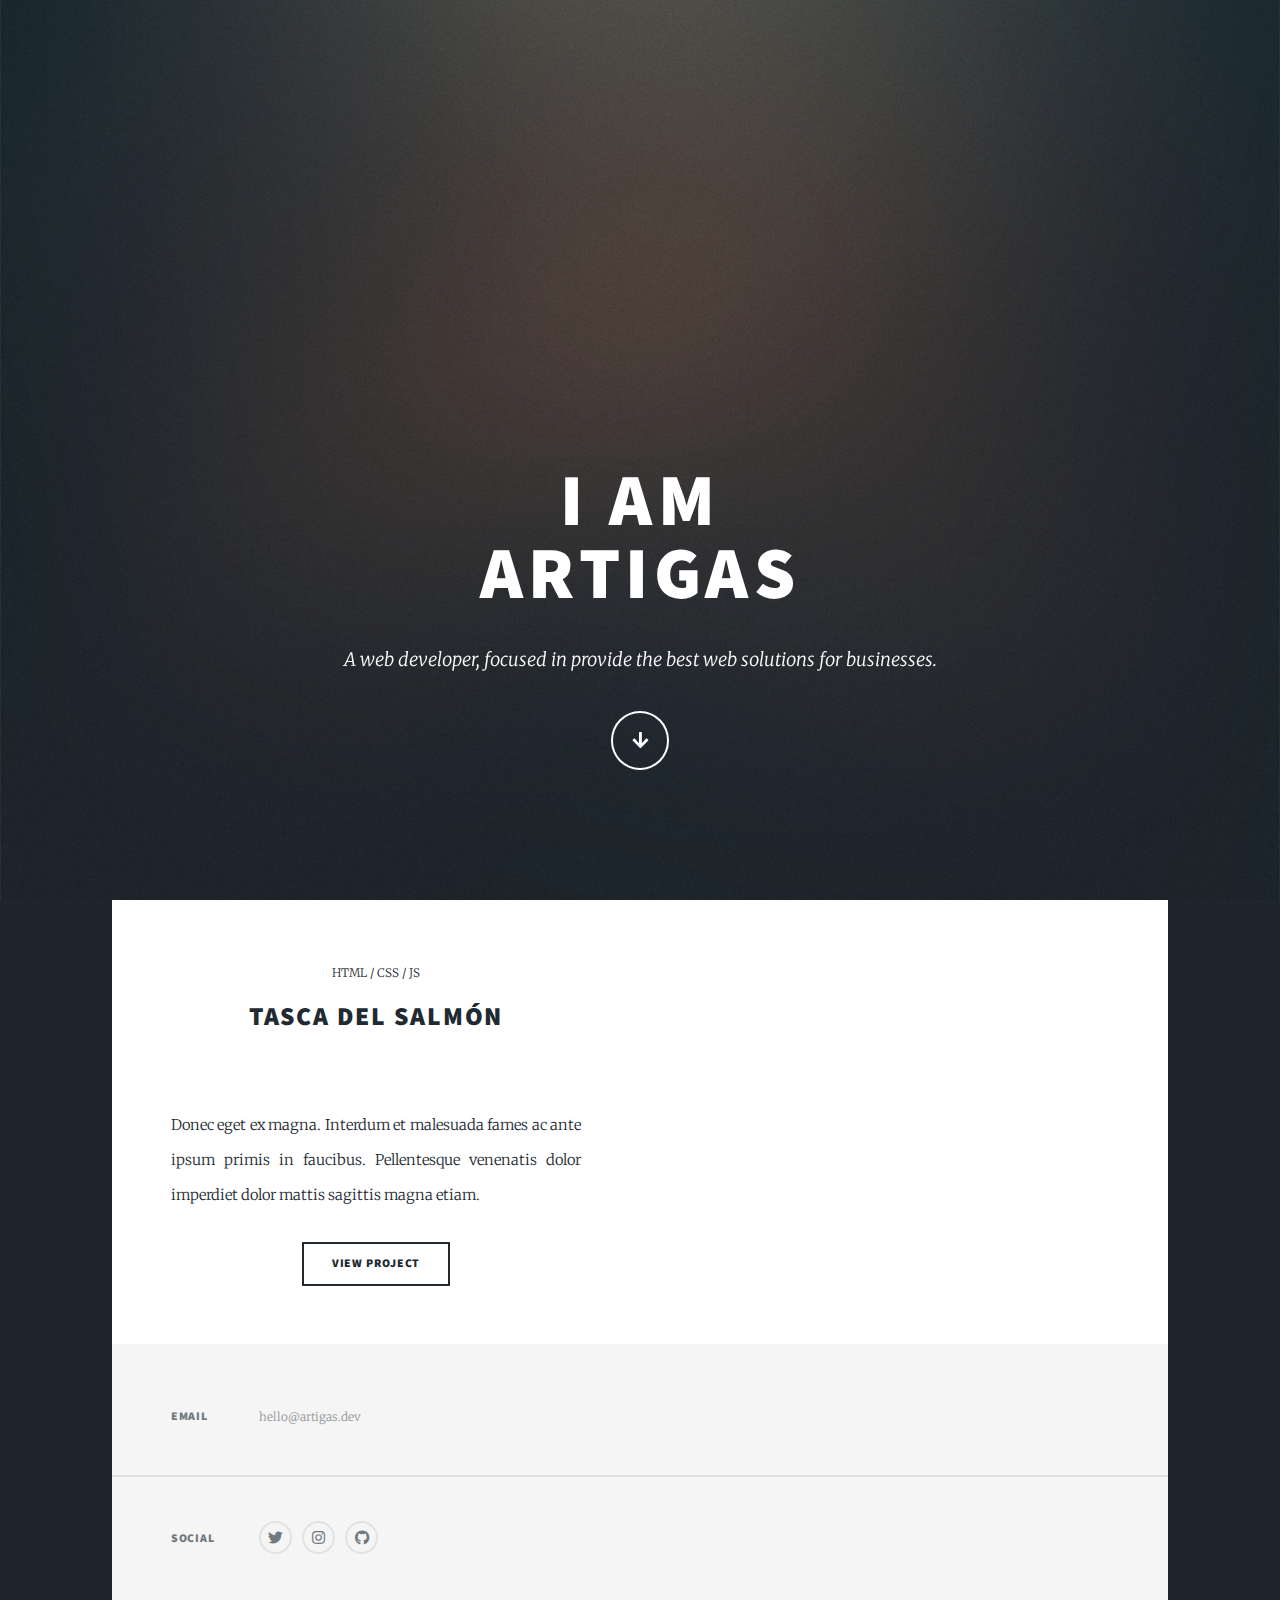
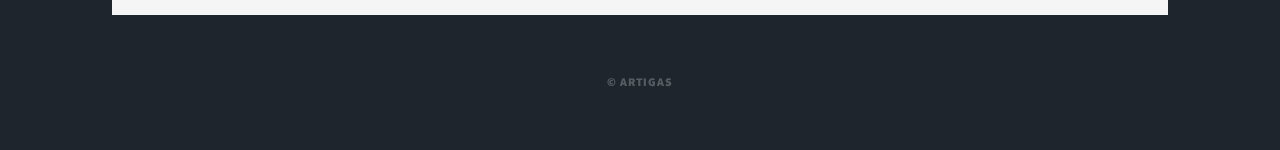
==== commit f5bfc612: "Index adjustment" ====
--- a/index.html
+++ b/index.html
@@ -6,7 +6,7 @@
 -->
 <html>
 	<head>
-		<title>Massively by HTML5 UP</title>
+		<title>Artigas | Web Developer</title>
 		<meta charset="utf-8" />
 		<meta name="viewport" content="width=device-width, initial-scale=1, user-scalable=no" />
 		<link rel="stylesheet" href="assets/css/main.css" />
@@ -19,10 +19,9 @@
 
 				<!-- Intro -->
 					<div id="intro">
-						<h1>This is<br />
-						Massively</h1>
-						<p>A free, fully responsive HTML5 + CSS3 site template designed by <a href="https://twitter.com/ajlkn">@ajlkn</a> for <a href="https://html5up.net">HTML5 UP</a><br />
-						and released for free under the <a href="https://html5up.net/license">Creative Commons license</a>.</p>
+						<h1>I am<br />
+						Artigas</h1>
+						<p>A web developer, focused in provide the best web solutions for businesses.</p>
 						<ul class="actions">
 							<li><a href="#header" class="button icon solid solo fa-arrow-down scrolly">Continue</a></li>
 						</ul>
@@ -30,11 +29,11 @@
 
 				<!-- Header -->
 					<header id="header">
-						<a href="index.html" class="logo">Massively</a>
+						<a href="index.html" class="logo">Artigas</a>
 					</header>
 
 				<!-- Nav -->
-					<nav id="nav">
+					<!-- <nav id="nav">
 						<ul class="links">
 							<li class="active"><a href="index.html">This is Massively</a></li>
 							<li><a href="generic.html">Generic Page</a></li>
@@ -46,13 +45,13 @@
 							<li><a href="#" class="icon brands fa-instagram"><span class="label">Instagram</span></a></li>
 							<li><a href="#" class="icon brands fa-github"><span class="label">GitHub</span></a></li>
 						</ul>
-					</nav>
+					</nav> -->
 
 				<!-- Main -->
 					<div id="main">
 
 						<!-- Featured Post -->
-							<article class="post featured">
+							<!-- <article class="post featured">
 								<header class="major">
 									<span class="date">April 25, 2017</span>
 									<h2><a href="#">And this is a<br />
@@ -65,23 +64,22 @@
 								<ul class="actions special">
 									<li><a href="#" class="button large">Full Story</a></li>
 								</ul>
-							</article>
+							</article> -->
 
 						<!-- Posts -->
 							<section class="posts">
 								<article>
 									<header>
-										<span class="date">April 24, 2017</span>
-										<h2><a href="#">Sed magna<br />
-										ipsum faucibus</a></h2>
-									</header>
-									<a href="#" class="image fit"><img src="images/pic02.jpg" alt="" /></a>
-									<p>Donec eget ex magna. Interdum et malesuada fames ac ante ipsum primis in faucibus. Pellentesque venenatis dolor imperdiet dolor mattis sagittis magna etiam.</p>
-									<ul class="actions special">
-										<li><a href="#" class="button">Full Story</a></li>
-									</ul>
-								</article>
-								<article>
+										<span class="date">HTML / CSS / JS</span>
+										<h2><a href="#">Tasca del Salmón</a></h2>
+									</header>
+									<a href="projects/tasca-del-salmon/index.html" class="image fit"><img src="images/tasca-salmon.png" alt="" /></a>
+									<p>Donec eget ex magna. Interdum et malesuada fames ac ante ipsum primis in faucibus. Pellentesque venenatis dolor imperdiet dolor mattis sagittis magna etiam.</p>
+									<ul class="actions special">
+										<li><a href="#" class="button">View project</a></li>
+									</ul>
+								</article>
+								<!-- <article>
 									<header>
 										<span class="date">April 22, 2017</span>
 										<h2><a href="#">Primis eget<br />
@@ -140,13 +138,13 @@
 									<ul class="actions special">
 										<li><a href="#" class="button">Full Story</a></li>
 									</ul>
-								</article>
+								</article> -->
 							</section>
 
 						<!-- Footer -->
-							<footer>
+							<!-- <footer>
 								<div class="pagination">
-									<!--<a href="#" class="previous">Prev</a>-->
+									<a href="#" class="previous">Prev</a>
 									<a href="#" class="page active">1</a>
 									<a href="#" class="page">2</a>
 									<a href="#" class="page">3</a>
@@ -156,13 +154,13 @@
 									<a href="#" class="page">10</a>
 									<a href="#" class="next">Next</a>
 								</div>
-							</footer>
+							</footer> -->
 
 					</div>
 
 				<!-- Footer -->
 					<footer id="footer">
-						<section>
+						<!-- <section>
 							<form method="post" action="#">
 								<div class="fields">
 									<div class="field">
@@ -182,28 +180,18 @@
 									<li><input type="submit" value="Send Message" /></li>
 								</ul>
 							</form>
-						</section>
+						</section> -->
 						<section class="split contact">
-							<section class="alt">
-								<h3>Address</h3>
-								<p>1234 Somewhere Road #87257<br />
-								Nashville, TN 00000-0000</p>
-							</section>
-							<section>
-								<h3>Phone</h3>
-								<p><a href="#">(000) 000-0000</a></p>
-							</section>
 							<section>
 								<h3>Email</h3>
-								<p><a href="#">info@untitled.tld</a></p>
+								<p>hello@artigas.dev</p>
 							</section>
 							<section>
 								<h3>Social</h3>
 								<ul class="icons alt">
-									<li><a href="#" class="icon brands alt fa-twitter"><span class="label">Twitter</span></a></li>
-									<li><a href="#" class="icon brands alt fa-facebook-f"><span class="label">Facebook</span></a></li>
-									<li><a href="#" class="icon brands alt fa-instagram"><span class="label">Instagram</span></a></li>
-									<li><a href="#" class="icon brands alt fa-github"><span class="label">GitHub</span></a></li>
+									<li><a href="https://twitter.com/artigasdev" class="icon brands alt fa-twitter"><span class="label">Twitter</span></a></li>
+									<li><a href="https://instagram.com/artigasdev" class="icon brands alt fa-instagram"><span class="label">Instagram</span></a></li>
+									<li><a href="https://github.com/artigas" class="icon brands alt fa-github"><span class="label">GitHub</span></a></li>
 								</ul>
 							</section>
 						</section>
@@ -211,7 +199,7 @@
 
 				<!-- Copyright -->
 					<div id="copyright">
-						<ul><li>&copy; Untitled</li><li>Design: <a href="https://html5up.net">HTML5 UP</a></li></ul>
+						<ul><li>&copy; Artigas</li></ul>
 					</div>
 
 			</div>
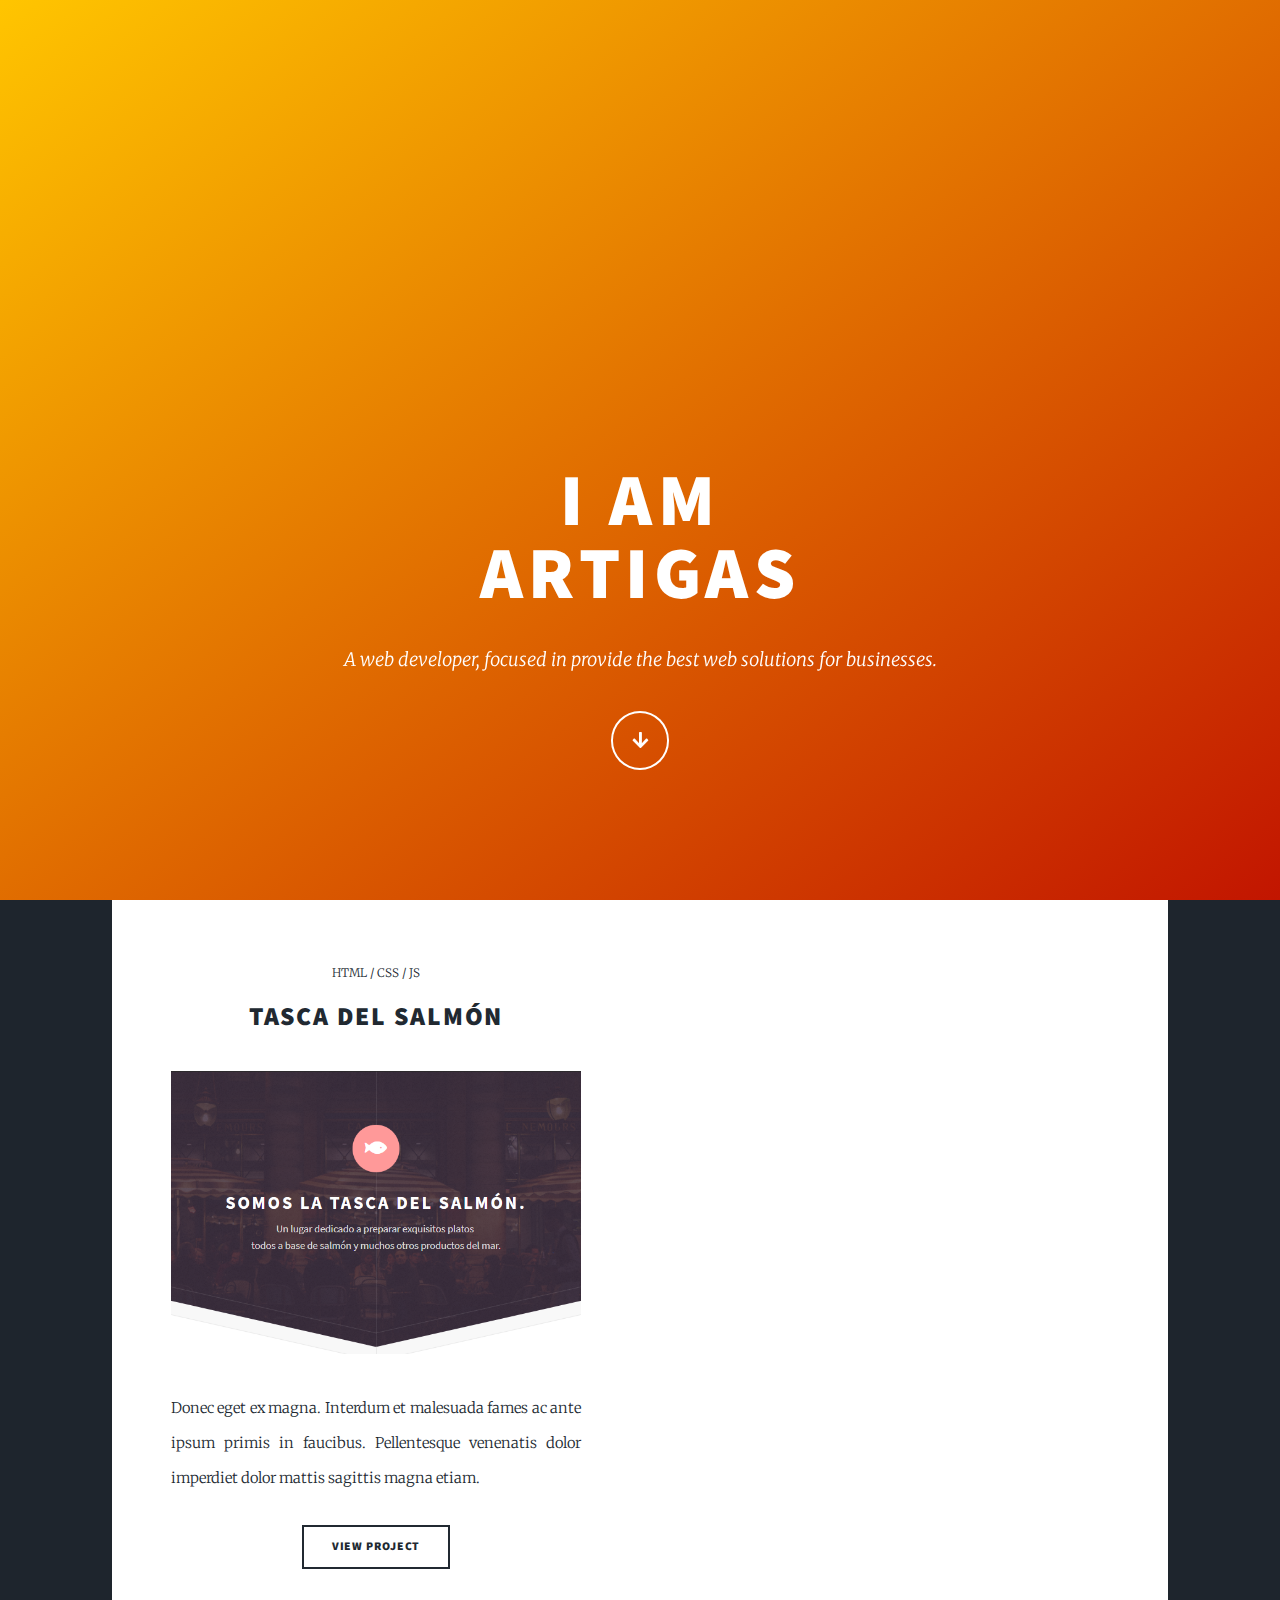
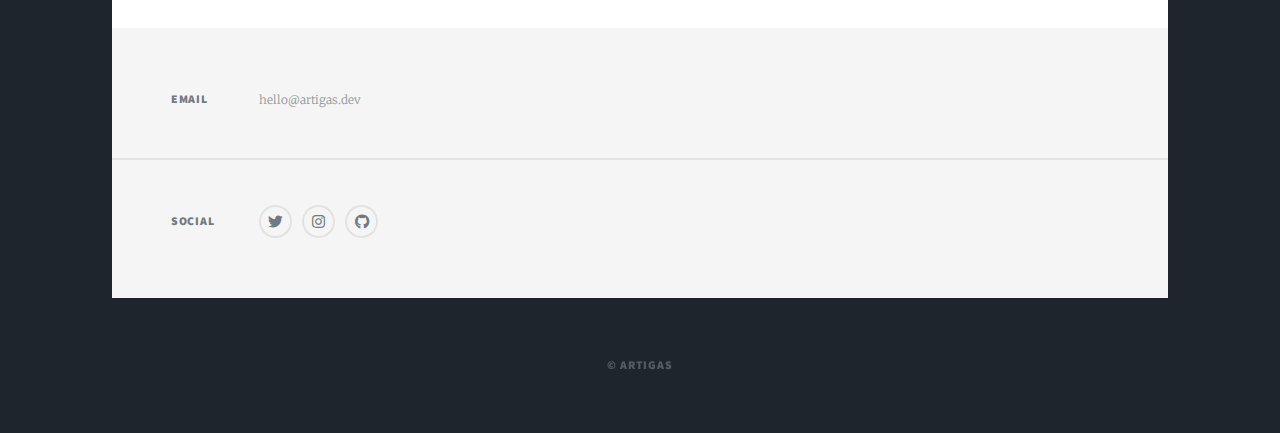
==== commit 92a94417: "Mejoras" ====
--- a/index.html
+++ b/index.html
@@ -73,7 +73,7 @@
 										<span class="date">HTML / CSS / JS</span>
 										<h2><a href="#">Tasca del Salmón</a></h2>
 									</header>
-									<a href="projects/tasca-del-salmon/index.html" class="image fit"><img src="images/tasca-salmon.png" alt="" /></a>
+									<a href="#" class="image fit"><img src="images/tasca-salmon.png" alt="" /></a>
 									<p>Donec eget ex magna. Interdum et malesuada fames ac ante ipsum primis in faucibus. Pellentesque venenatis dolor imperdiet dolor mattis sagittis magna etiam.</p>
 									<ul class="actions special">
 										<li><a href="#" class="button">View project</a></li>
--- a/assets/css/main.css
+++ b/assets/css/main.css
@@ -3234,7 +3234,7 @@
 			width: 100%;
 			height: 100%;
 			background-color: #212931;
-			background-image: url("../../images/overlay.png"), linear-gradient(0deg, rgba(0, 0, 0, 0.1), rgba(0, 0, 0, 0.1)), url("../../images/bg.jpg");
+			background-image: linear-gradient(to bottom right, #ffc500, #c21500);
 			background-size: auto,								auto,														100% auto;
 			background-position: center,								center,														top center;
 			background-repeat: repeat,								no-repeat,													no-repeat;
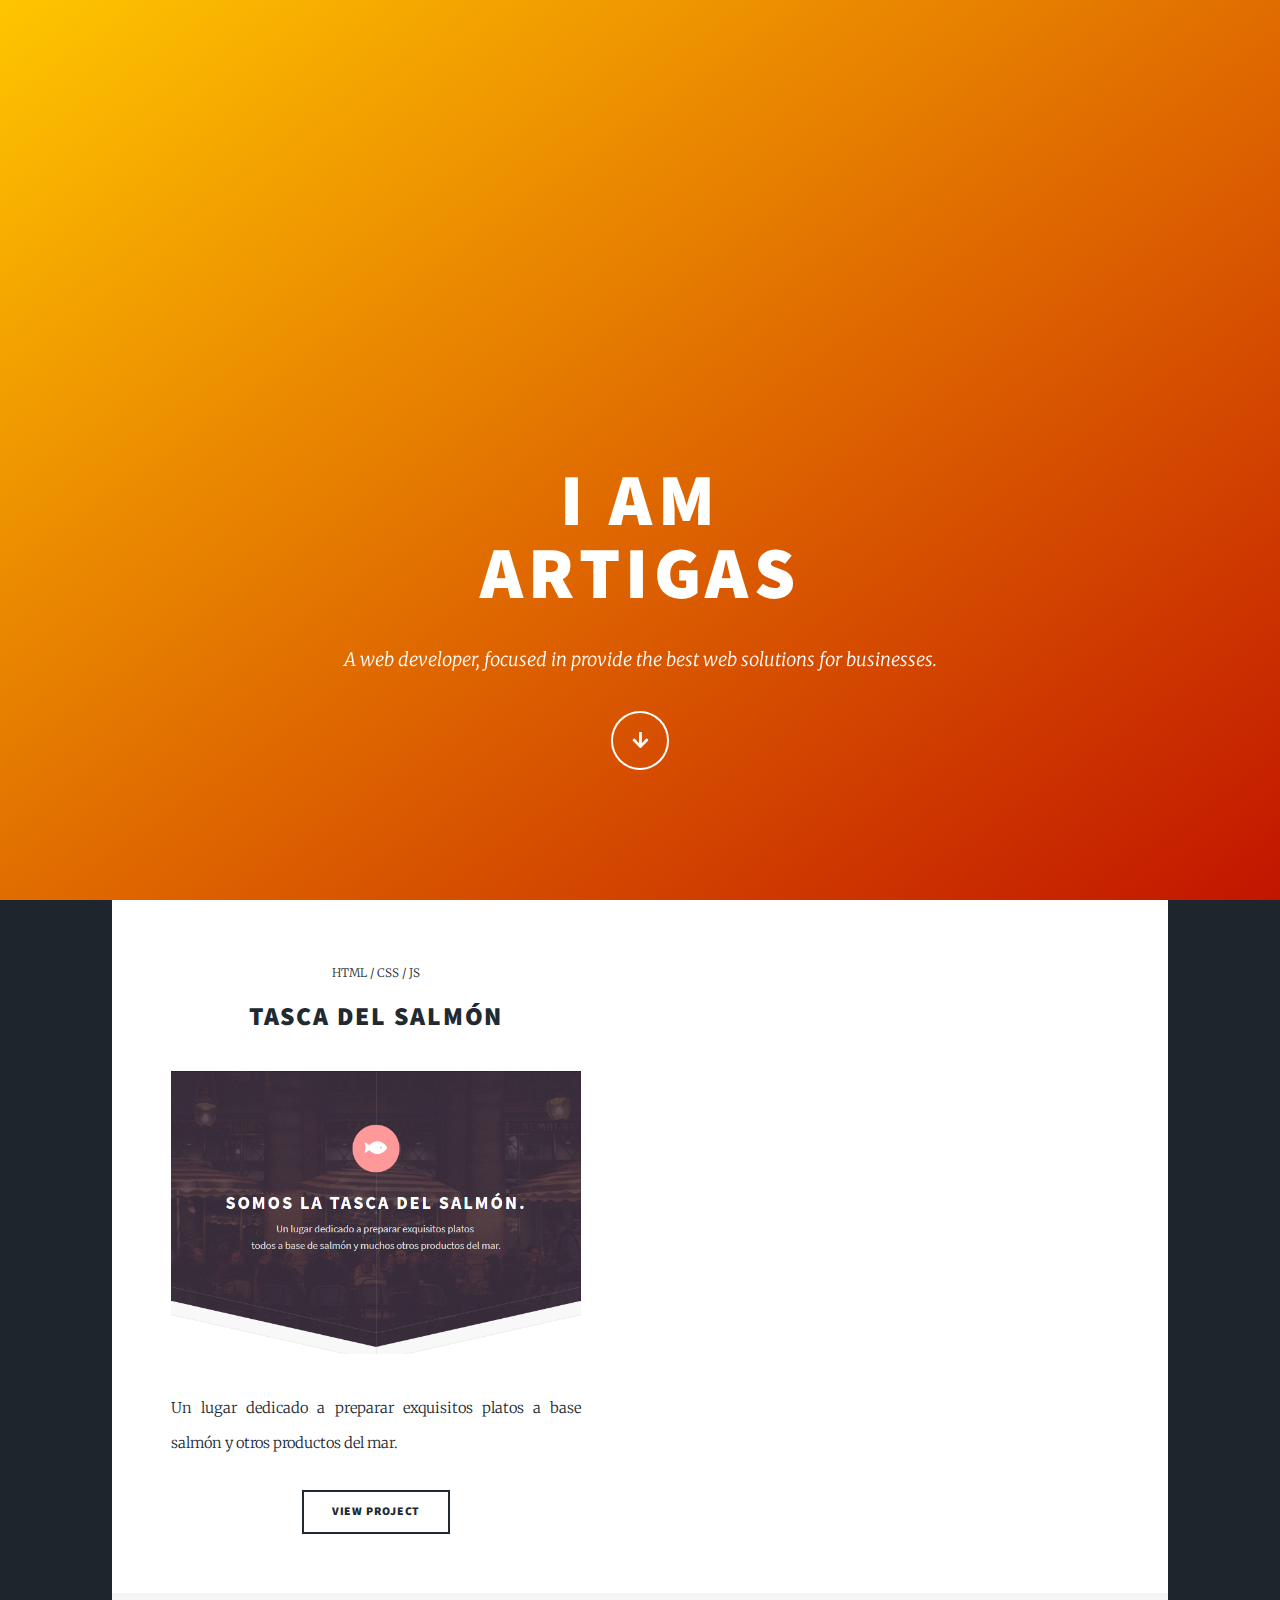
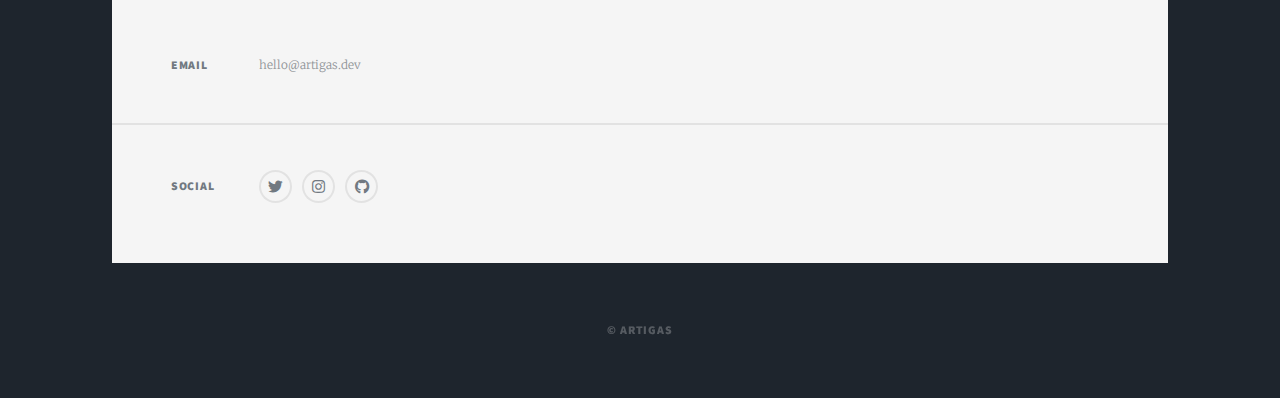
==== commit 276a7352: "Update" ====
--- a/index.html
+++ b/index.html
@@ -1,9 +1,4 @@
 <!DOCTYPE HTML>
-<!--
-	Massively by HTML5 UP
-	html5up.net | @ajlkn
-	Free for personal and commercial use under the CCA 3.0 license (html5up.net/license)
--->
 <html>
 	<head>
 		<title>Artigas | Web Developer</title>
@@ -23,7 +18,7 @@
 						Artigas</h1>
 						<p>A web developer, focused in provide the best web solutions for businesses.</p>
 						<ul class="actions">
-							<li><a href="#header" class="button icon solid solo fa-arrow-down scrolly">Continue</a></li>
+							<li><a href="#header" class="button icon solid solo fa-arrow-down scrolly">Continuar</a></li>
 						</ul>
 					</div>
 
@@ -32,40 +27,8 @@
 						<a href="index.html" class="logo">Artigas</a>
 					</header>
 
-				<!-- Nav -->
-					<!-- <nav id="nav">
-						<ul class="links">
-							<li class="active"><a href="index.html">This is Massively</a></li>
-							<li><a href="generic.html">Generic Page</a></li>
-							<li><a href="elements.html">Elements Reference</a></li>
-						</ul>
-						<ul class="icons">
-							<li><a href="#" class="icon brands fa-twitter"><span class="label">Twitter</span></a></li>
-							<li><a href="#" class="icon brands fa-facebook-f"><span class="label">Facebook</span></a></li>
-							<li><a href="#" class="icon brands fa-instagram"><span class="label">Instagram</span></a></li>
-							<li><a href="#" class="icon brands fa-github"><span class="label">GitHub</span></a></li>
-						</ul>
-					</nav> -->
-
 				<!-- Main -->
 					<div id="main">
-
-						<!-- Featured Post -->
-							<!-- <article class="post featured">
-								<header class="major">
-									<span class="date">April 25, 2017</span>
-									<h2><a href="#">And this is a<br />
-									massive headline</a></h2>
-									<p>Aenean ornare velit lacus varius enim ullamcorper proin aliquam<br />
-									facilisis ante sed etiam magna interdum congue. Lorem ipsum dolor<br />
-									amet nullam sed etiam veroeros.</p>
-								</header>
-								<a href="#" class="image main"><img src="images/pic01.jpg" alt="" /></a>
-								<ul class="actions special">
-									<li><a href="#" class="button large">Full Story</a></li>
-								</ul>
-							</article> -->
-
 						<!-- Posts -->
 							<section class="posts">
 								<article>
@@ -74,113 +37,16 @@
 										<h2><a href="#">Tasca del Salmón</a></h2>
 									</header>
 									<a href="#" class="image fit"><img src="images/tasca-salmon.png" alt="" /></a>
-									<p>Donec eget ex magna. Interdum et malesuada fames ac ante ipsum primis in faucibus. Pellentesque venenatis dolor imperdiet dolor mattis sagittis magna etiam.</p>
+									<p>Un lugar dedicado a preparar exquisitos platos a base salmón y otros productos del mar.</p>
 									<ul class="actions special">
 										<li><a href="#" class="button">View project</a></li>
 									</ul>
 								</article>
-								<!-- <article>
-									<header>
-										<span class="date">April 22, 2017</span>
-										<h2><a href="#">Primis eget<br />
-										imperdiet lorem</a></h2>
-									</header>
-									<a href="#" class="image fit"><img src="images/pic03.jpg" alt="" /></a>
-									<p>Donec eget ex magna. Interdum et malesuada fames ac ante ipsum primis in faucibus. Pellentesque venenatis dolor imperdiet dolor mattis sagittis magna etiam.</p>
-									<ul class="actions special">
-										<li><a href="#" class="button">Full Story</a></li>
-									</ul>
-								</article>
-								<article>
-									<header>
-										<span class="date">April 18, 2017</span>
-										<h2><a href="#">Ante mattis<br />
-										interdum dolor</a></h2>
-									</header>
-									<a href="#" class="image fit"><img src="images/pic04.jpg" alt="" /></a>
-									<p>Donec eget ex magna. Interdum et malesuada fames ac ante ipsum primis in faucibus. Pellentesque venenatis dolor imperdiet dolor mattis sagittis magna etiam.</p>
-									<ul class="actions special">
-										<li><a href="#" class="button">Full Story</a></li>
-									</ul>
-								</article>
-								<article>
-									<header>
-										<span class="date">April 14, 2017</span>
-										<h2><a href="#">Tempus sed<br />
-										nulla imperdiet</a></h2>
-									</header>
-									<a href="#" class="image fit"><img src="images/pic05.jpg" alt="" /></a>
-									<p>Donec eget ex magna. Interdum et malesuada fames ac ante ipsum primis in faucibus. Pellentesque venenatis dolor imperdiet dolor mattis sagittis magna etiam.</p>
-									<ul class="actions special">
-										<li><a href="#" class="button">Full Story</a></li>
-									</ul>
-								</article>
-								<article>
-									<header>
-										<span class="date">April 11, 2017</span>
-										<h2><a href="#">Odio magna<br />
-										sed consectetur</a></h2>
-									</header>
-									<a href="#" class="image fit"><img src="images/pic06.jpg" alt="" /></a>
-									<p>Donec eget ex magna. Interdum et malesuada fames ac ante ipsum primis in faucibus. Pellentesque venenatis dolor imperdiet dolor mattis sagittis magna etiam.</p>
-									<ul class="actions special">
-										<li><a href="#" class="button">Full Story</a></li>
-									</ul>
-								</article>
-								<article>
-									<header>
-										<span class="date">April 7, 2017</span>
-										<h2><a href="#">Augue lorem<br />
-										primis vestibulum</a></h2>
-									</header>
-									<a href="#" class="image fit"><img src="images/pic07.jpg" alt="" /></a>
-									<p>Donec eget ex magna. Interdum et malesuada fames ac ante ipsum primis in faucibus. Pellentesque venenatis dolor imperdiet dolor mattis sagittis magna etiam.</p>
-									<ul class="actions special">
-										<li><a href="#" class="button">Full Story</a></li>
-									</ul>
-								</article> -->
 							</section>
-
-						<!-- Footer -->
-							<!-- <footer>
-								<div class="pagination">
-									<a href="#" class="previous">Prev</a>
-									<a href="#" class="page active">1</a>
-									<a href="#" class="page">2</a>
-									<a href="#" class="page">3</a>
-									<span class="extra">&hellip;</span>
-									<a href="#" class="page">8</a>
-									<a href="#" class="page">9</a>
-									<a href="#" class="page">10</a>
-									<a href="#" class="next">Next</a>
-								</div>
-							</footer> -->
-
 					</div>
 
 				<!-- Footer -->
 					<footer id="footer">
-						<!-- <section>
-							<form method="post" action="#">
-								<div class="fields">
-									<div class="field">
-										<label for="name">Name</label>
-										<input type="text" name="name" id="name" />
-									</div>
-									<div class="field">
-										<label for="email">Email</label>
-										<input type="text" name="email" id="email" />
-									</div>
-									<div class="field">
-										<label for="message">Message</label>
-										<textarea name="message" id="message" rows="3"></textarea>
-									</div>
-								</div>
-								<ul class="actions">
-									<li><input type="submit" value="Send Message" /></li>
-								</ul>
-							</form>
-						</section> -->
 						<section class="split contact">
 							<section>
 								<h3>Email</h3>
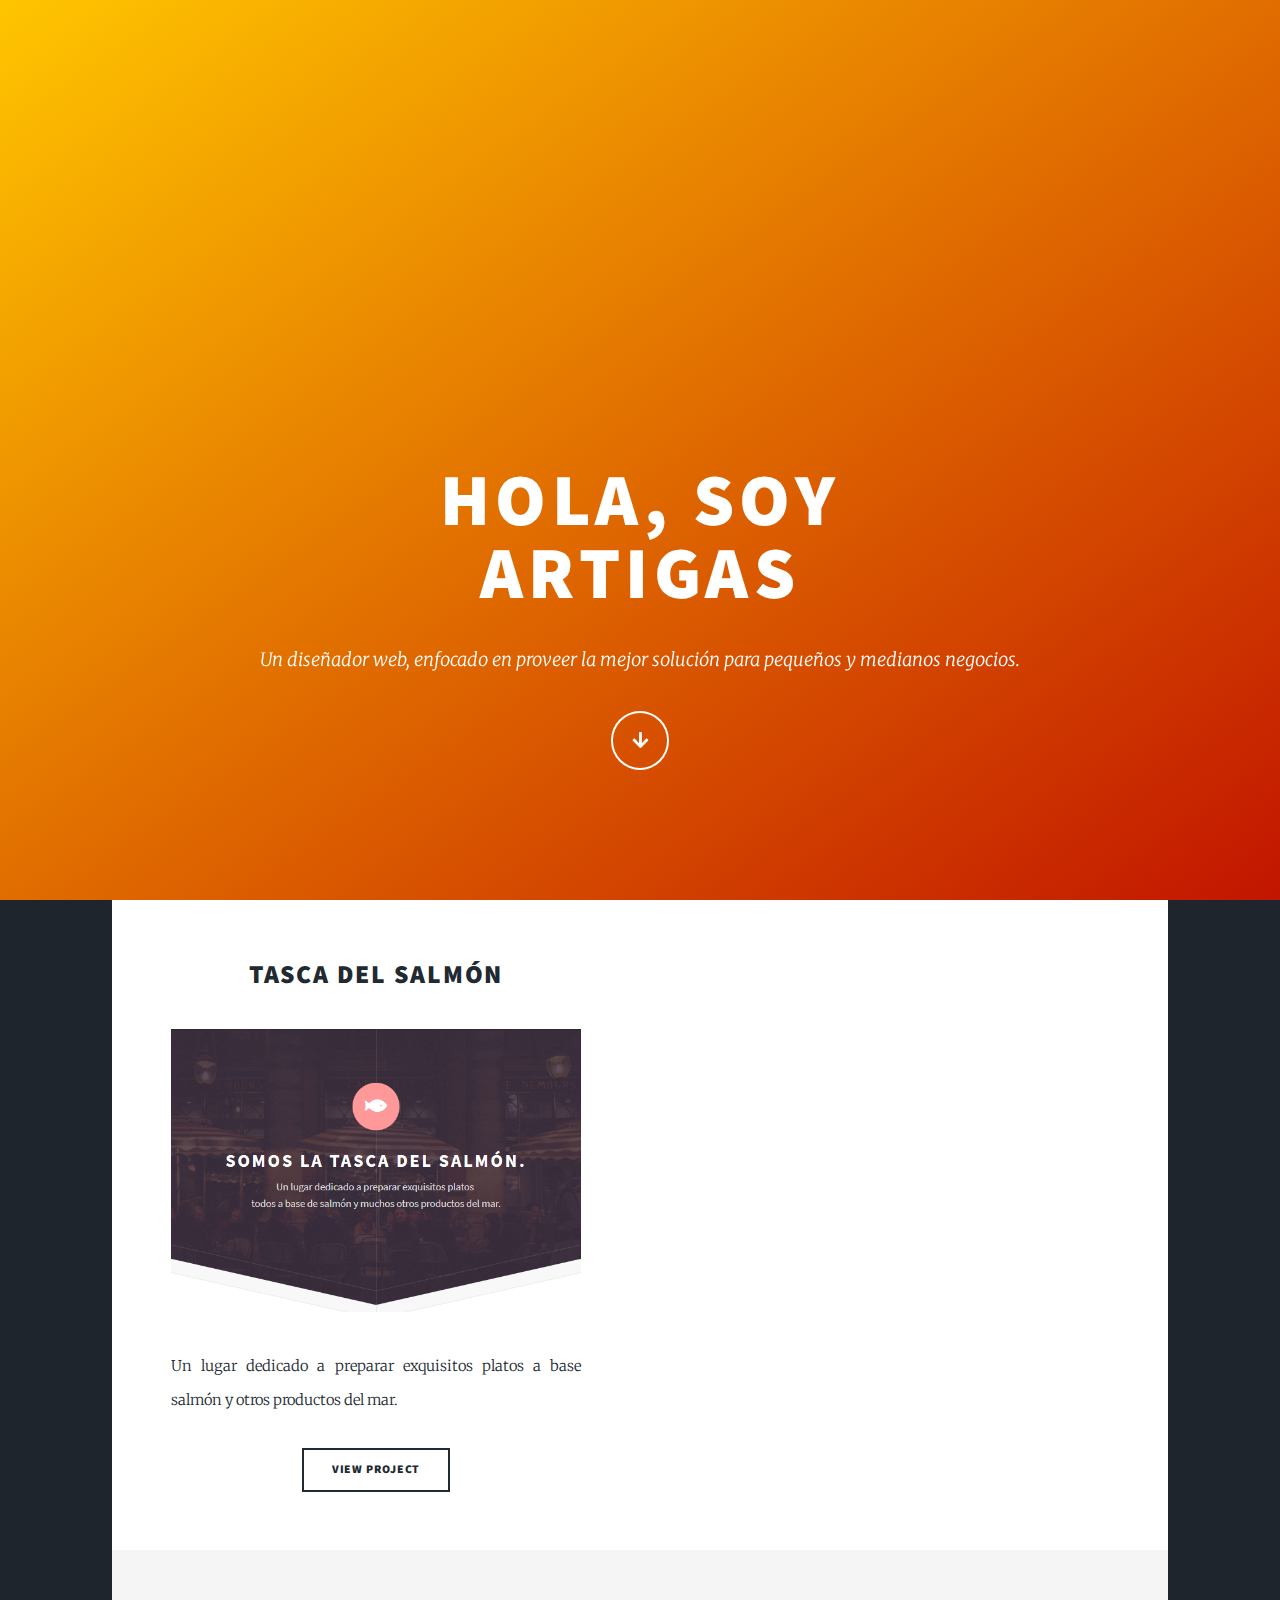
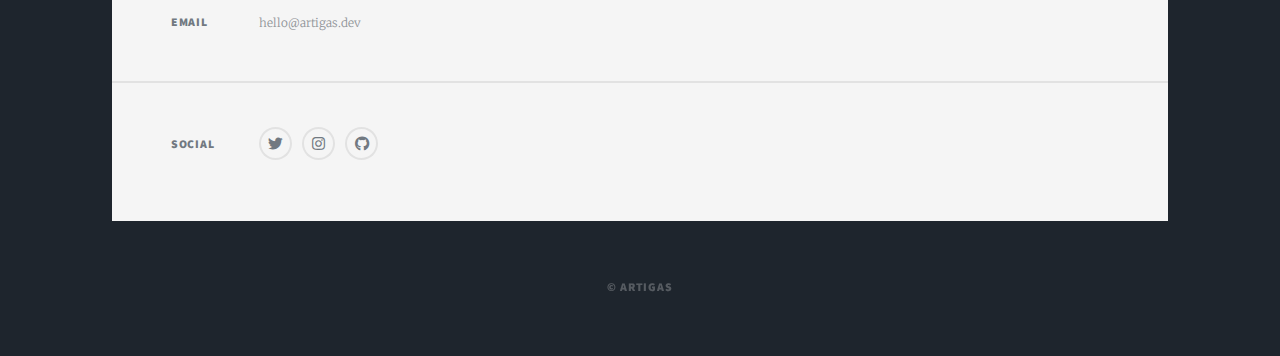
==== commit e1315c84: "Tasca del Salmon added" ====
--- a/index.html
+++ b/index.html
@@ -14,9 +14,9 @@
 
 				<!-- Intro -->
 					<div id="intro">
-						<h1>I am<br />
+						<h1>Hola, soy<br />
 						Artigas</h1>
-						<p>A web developer, focused in provide the best web solutions for businesses.</p>
+						<p>Un diseñador web, enfocado en proveer la mejor solución para pequeños y medianos negocios.</p>
 						<ul class="actions">
 							<li><a href="#header" class="button icon solid solo fa-arrow-down scrolly">Continuar</a></li>
 						</ul>
@@ -33,13 +33,12 @@
 							<section class="posts">
 								<article>
 									<header>
-										<span class="date">HTML / CSS / JS</span>
 										<h2><a href="#">Tasca del Salmón</a></h2>
 									</header>
-									<a href="#" class="image fit"><img src="images/tasca-salmon.png" alt="" /></a>
+									<a href="tasca/index.html" class="image fit"><img src="images/tasca-salmon.png" alt="" /></a>
 									<p>Un lugar dedicado a preparar exquisitos platos a base salmón y otros productos del mar.</p>
 									<ul class="actions special">
-										<li><a href="#" class="button">View project</a></li>
+										<li><a href="tasca/index.html" class="button">View project</a></li>
 									</ul>
 								</article>
 							</section>
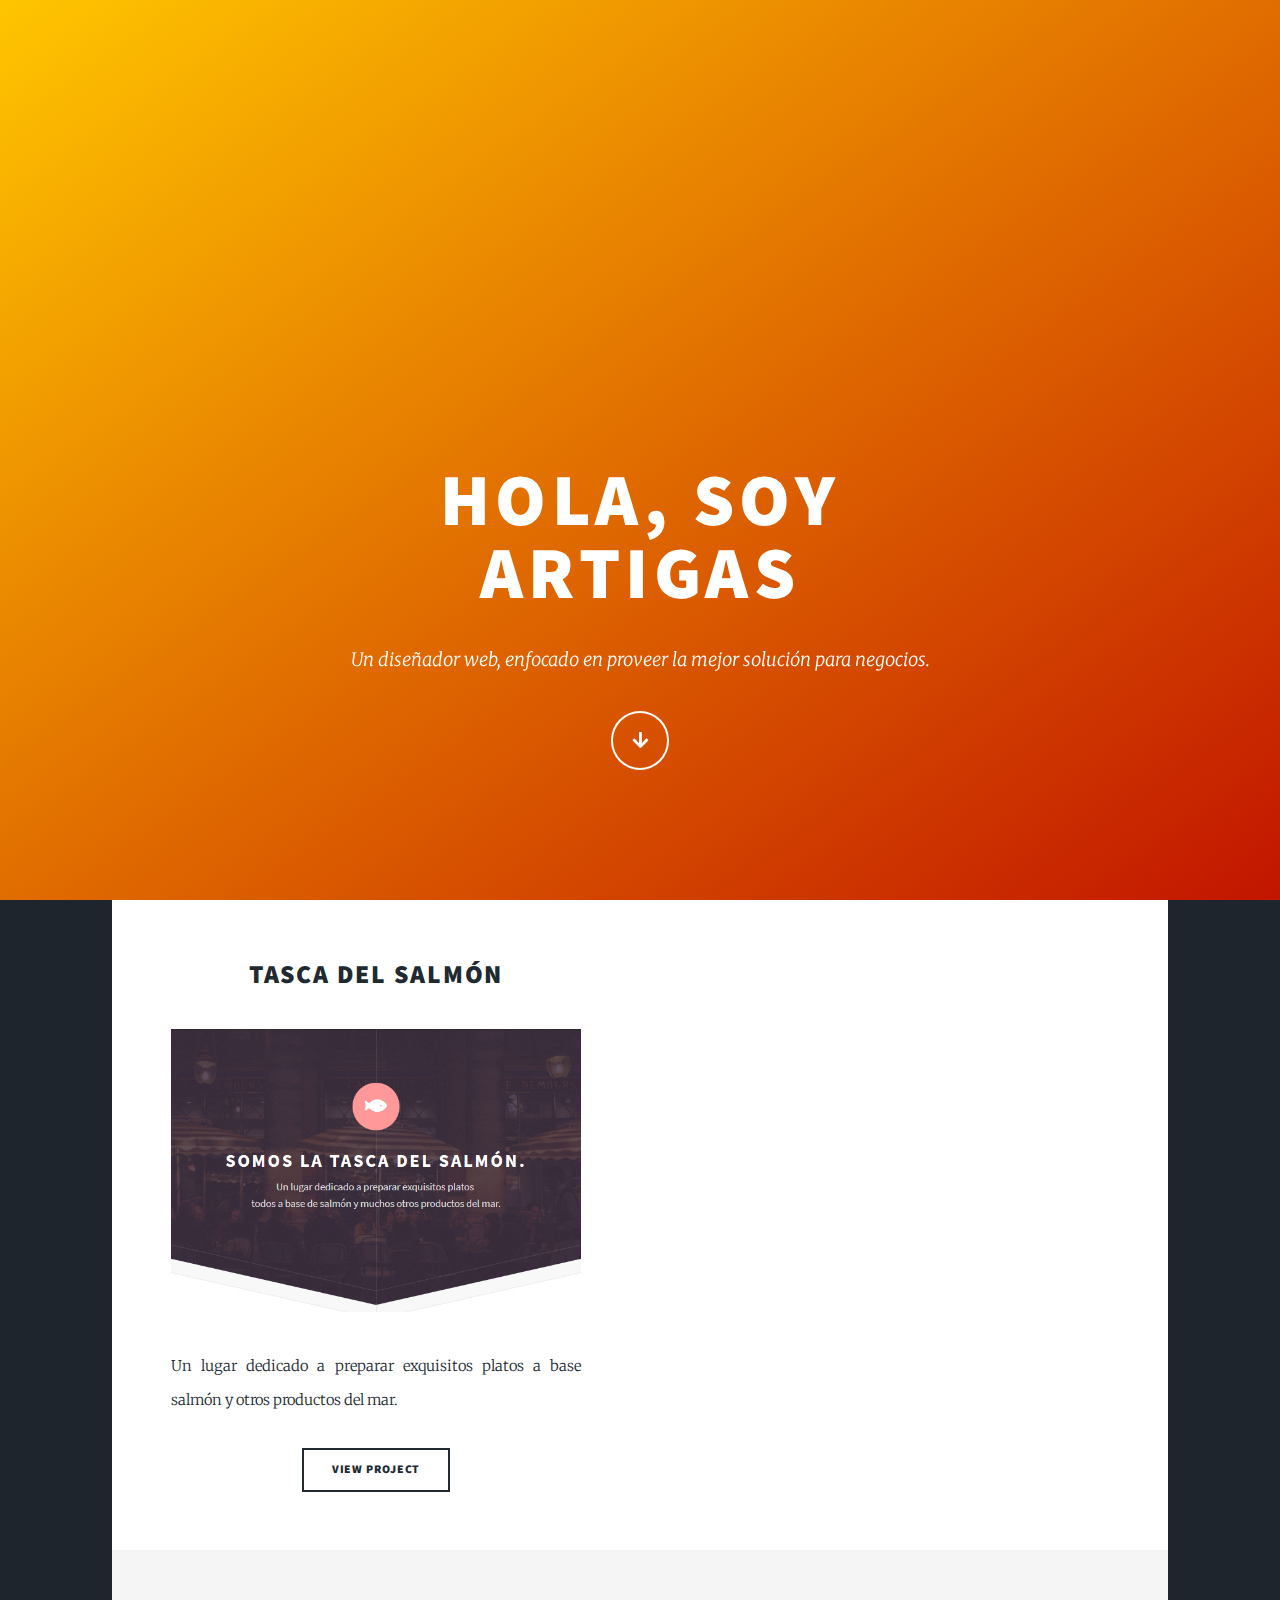
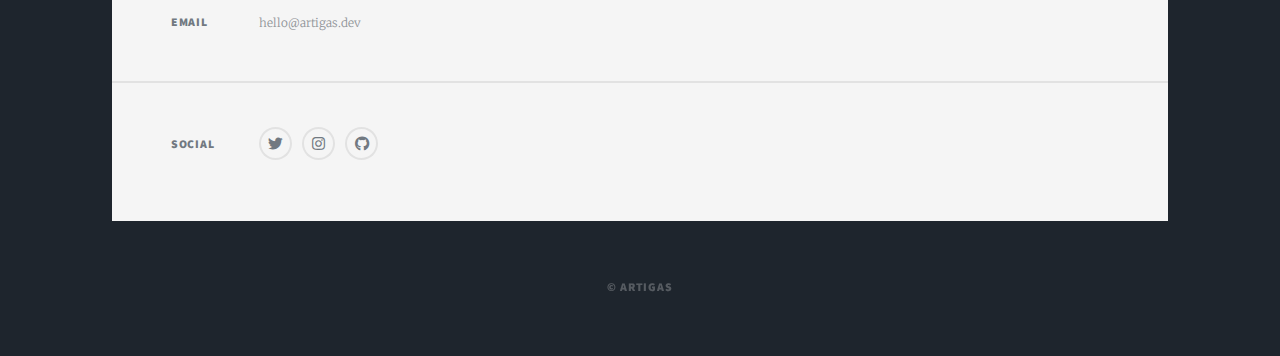
==== commit 40efb276: "Toggle off" ====
--- a/index.html
+++ b/index.html
@@ -16,7 +16,7 @@
 					<div id="intro">
 						<h1>Hola, soy<br />
 						Artigas</h1>
-						<p>Un diseñador web, enfocado en proveer la mejor solución para pequeños y medianos negocios.</p>
+						<p>Un diseñador web, enfocado en proveer la mejor solución para negocios.</p>
 						<ul class="actions">
 							<li><a href="#header" class="button icon solid solo fa-arrow-down scrolly">Continuar</a></li>
 						</ul>
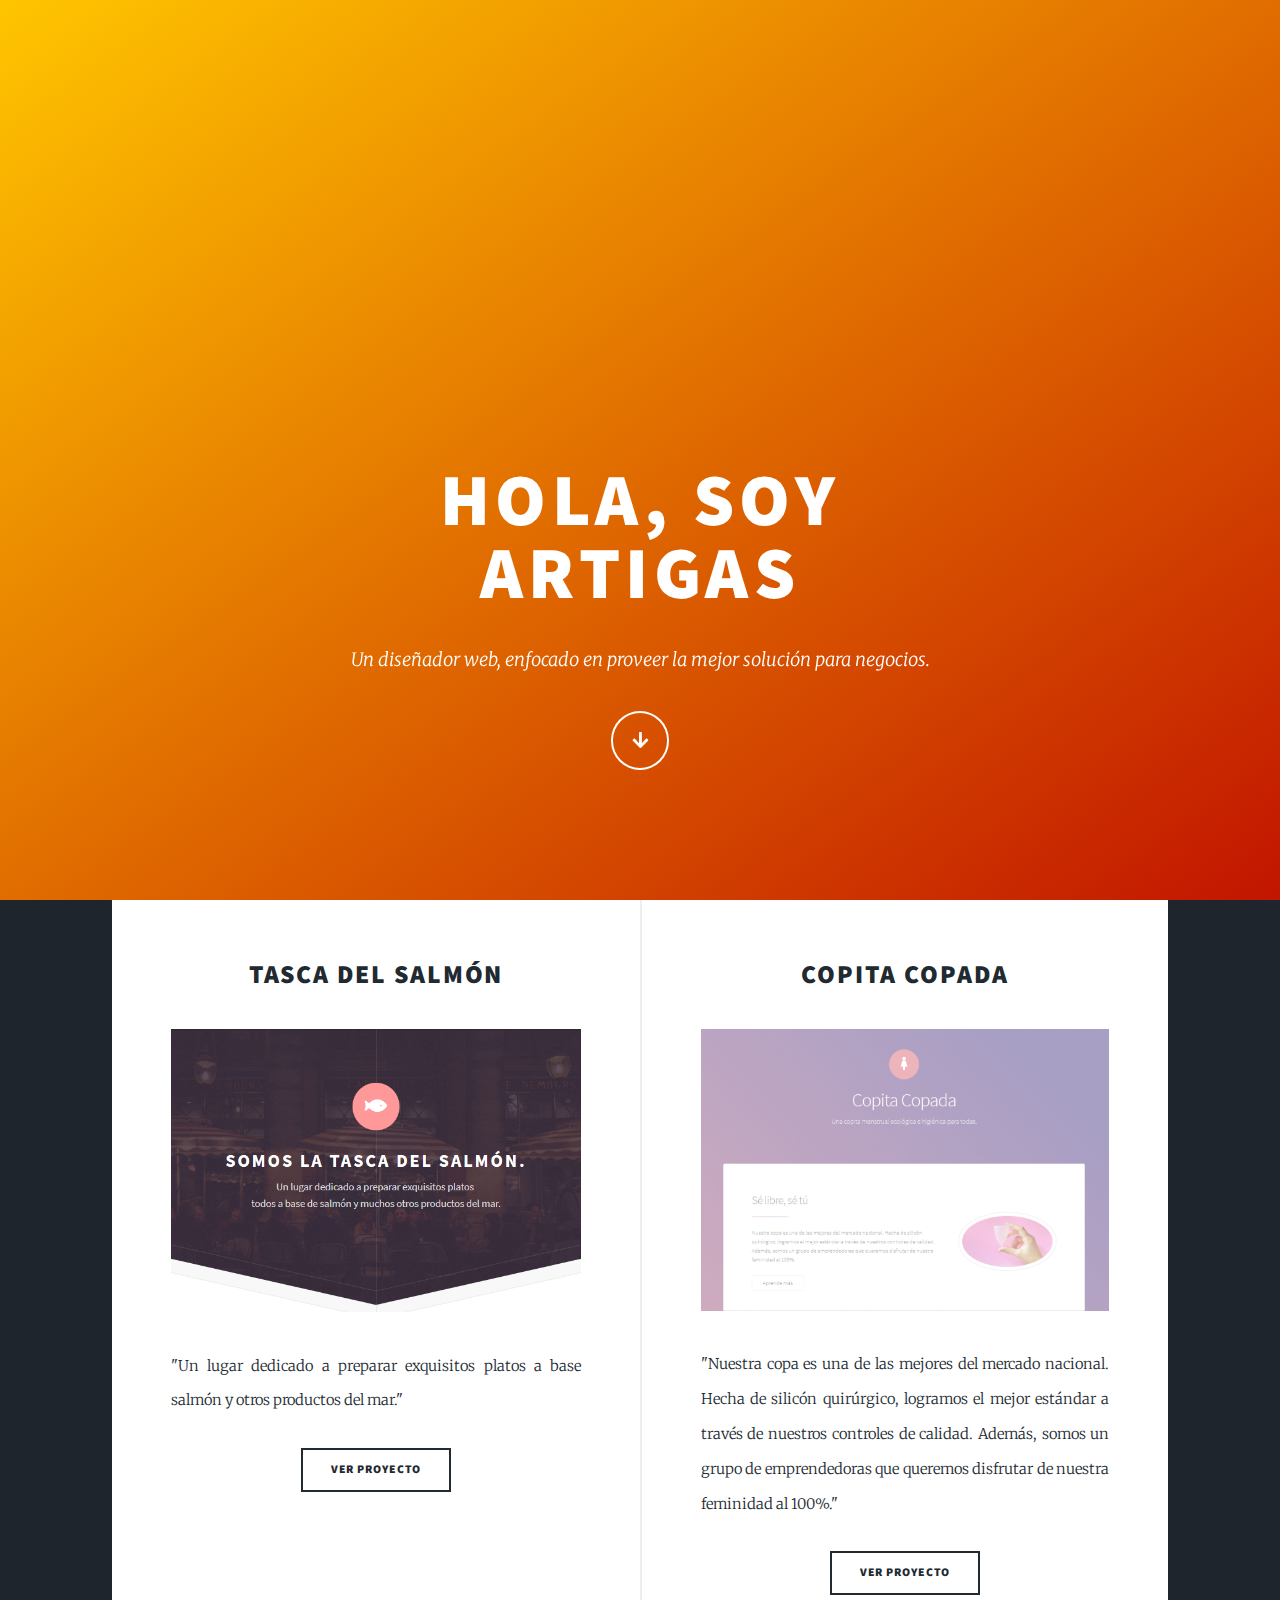
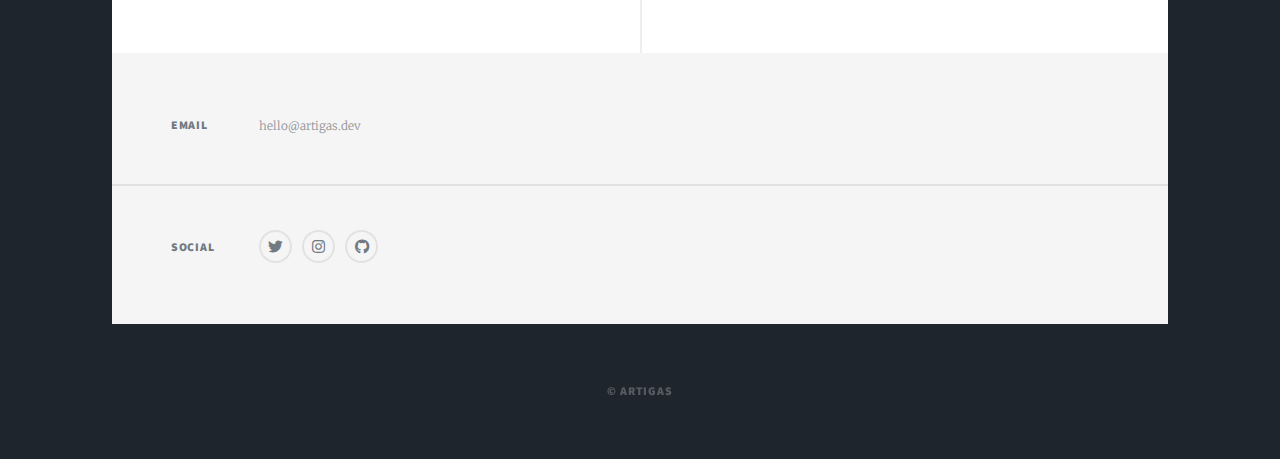
==== commit e7864261: "Added copita copada project" ====
--- a/index.html
+++ b/index.html
@@ -36,9 +36,19 @@
 										<h2><a href="#">Tasca del Salmón</a></h2>
 									</header>
 									<a href="tasca/index.html" class="image fit"><img src="images/tasca-salmon.png" alt="" /></a>
-									<p>Un lugar dedicado a preparar exquisitos platos a base salmón y otros productos del mar.</p>
+									<p>"Un lugar dedicado a preparar exquisitos platos a base salmón y otros productos del mar."</p>
 									<ul class="actions special">
-										<li><a href="tasca/index.html" class="button">View project</a></li>
+										<li><a href="tasca/index.html" class="button">Ver proyecto</a></li>
+									</ul>
+								</article>
+								<article>
+									<header>
+										<h2><a href="#">Copita Copada</a></h2>
+									</header>
+									<a href="copa/index.html" class="image fit"><img src="images/copita-copada.png" alt="" /></a>
+									<p>"Nuestra copa es una de las mejores del mercado nacional. Hecha de silicón quirúrgico, logramos el mejor estándar a través de nuestros controles de calidad. Además, somos un grupo de emprendedoras que queremos disfrutar de nuestra feminidad al 100%."</p>
+									<ul class="actions special">
+										<li><a href="copa/index.html" class="button">Ver proyecto</a></li>
 									</ul>
 								</article>
 							</section>
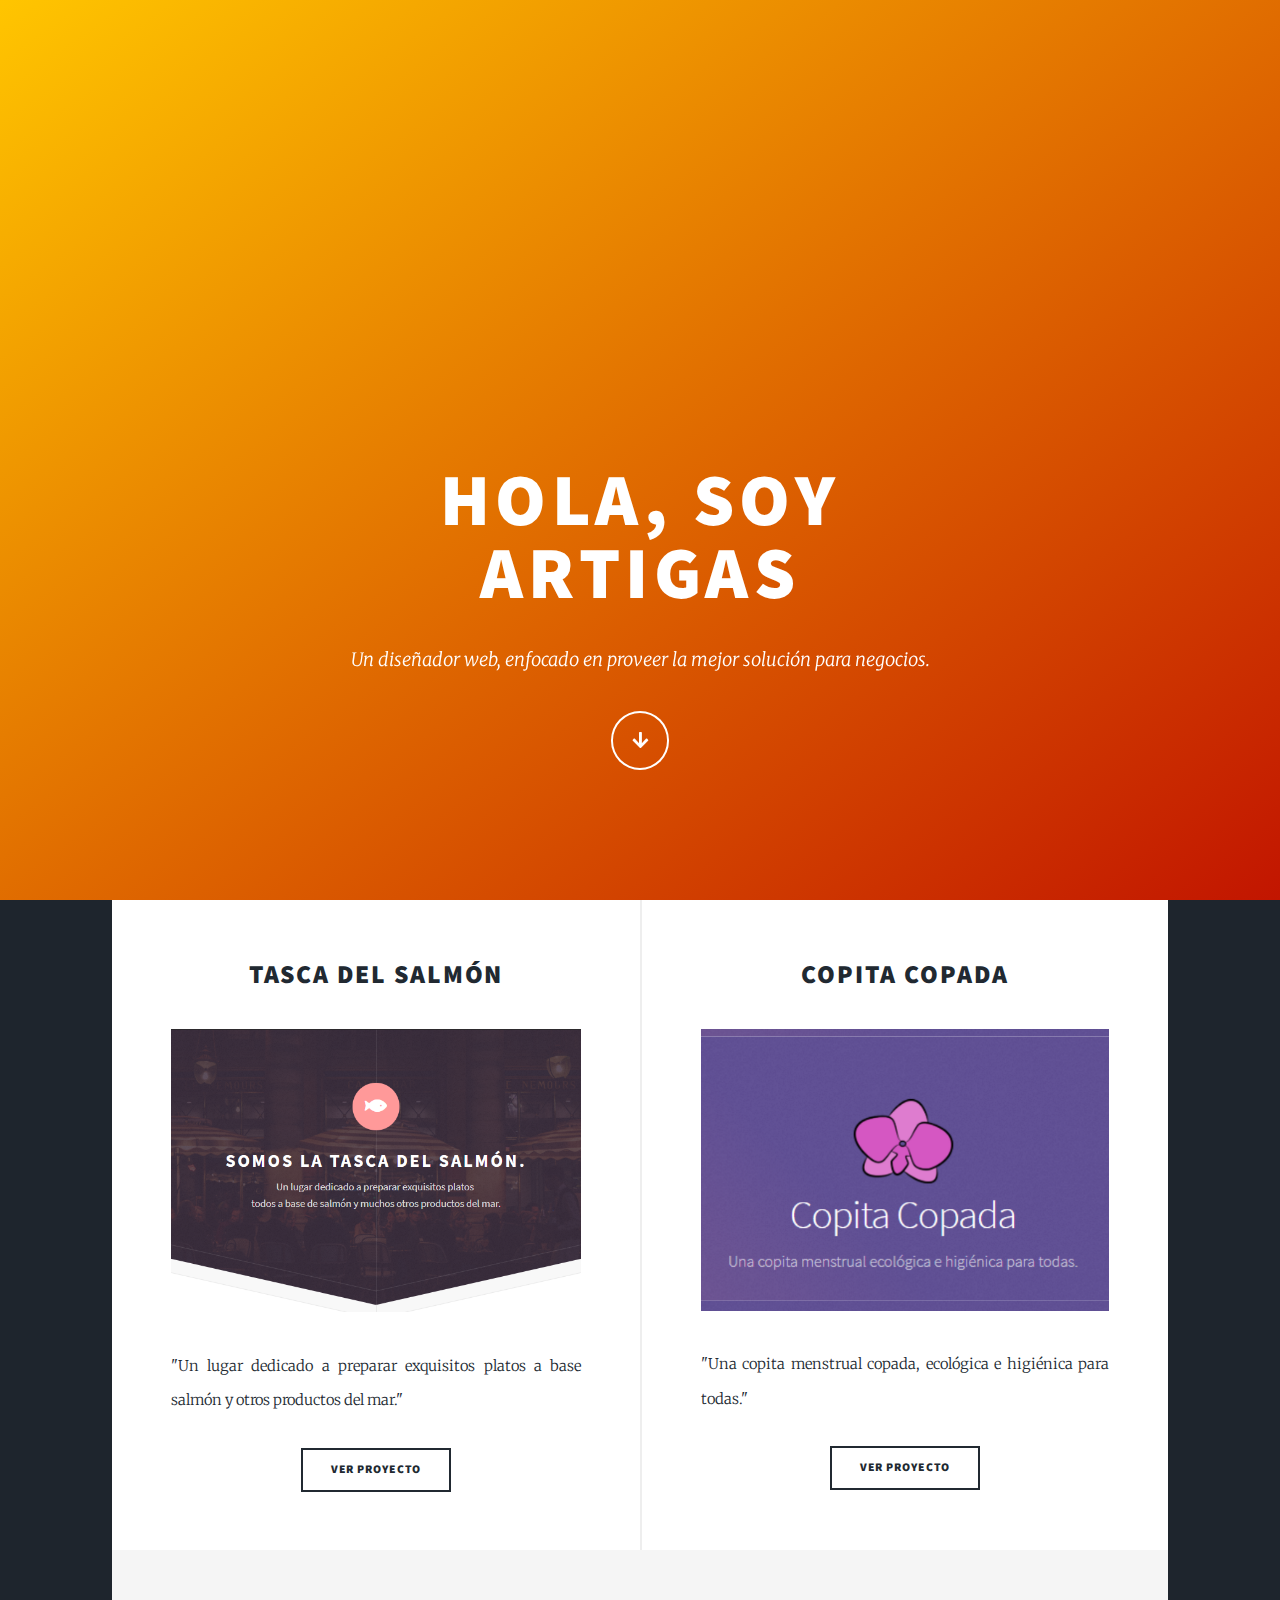
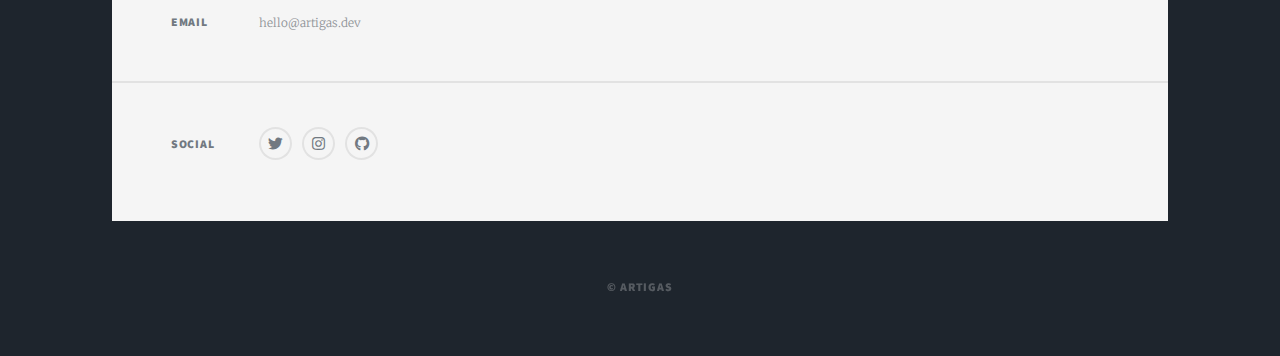
==== commit 2e42b99f: "Modificacion descripcion" ====
--- a/index.html
+++ b/index.html
@@ -46,7 +46,7 @@
 										<h2><a href="#">Copita Copada</a></h2>
 									</header>
 									<a href="copa/index.html" class="image fit"><img src="images/copita-copada.png" alt="" /></a>
-									<p>"Nuestra copa es una de las mejores del mercado nacional. Hecha de silicón quirúrgico, logramos el mejor estándar a través de nuestros controles de calidad. Además, somos un grupo de emprendedoras que queremos disfrutar de nuestra feminidad al 100%."</p>
+									<p>"Una copita menstrual copada, ecológica e higiénica para todas."</p>
 									<ul class="actions special">
 										<li><a href="copa/index.html" class="button">Ver proyecto</a></li>
 									</ul>
